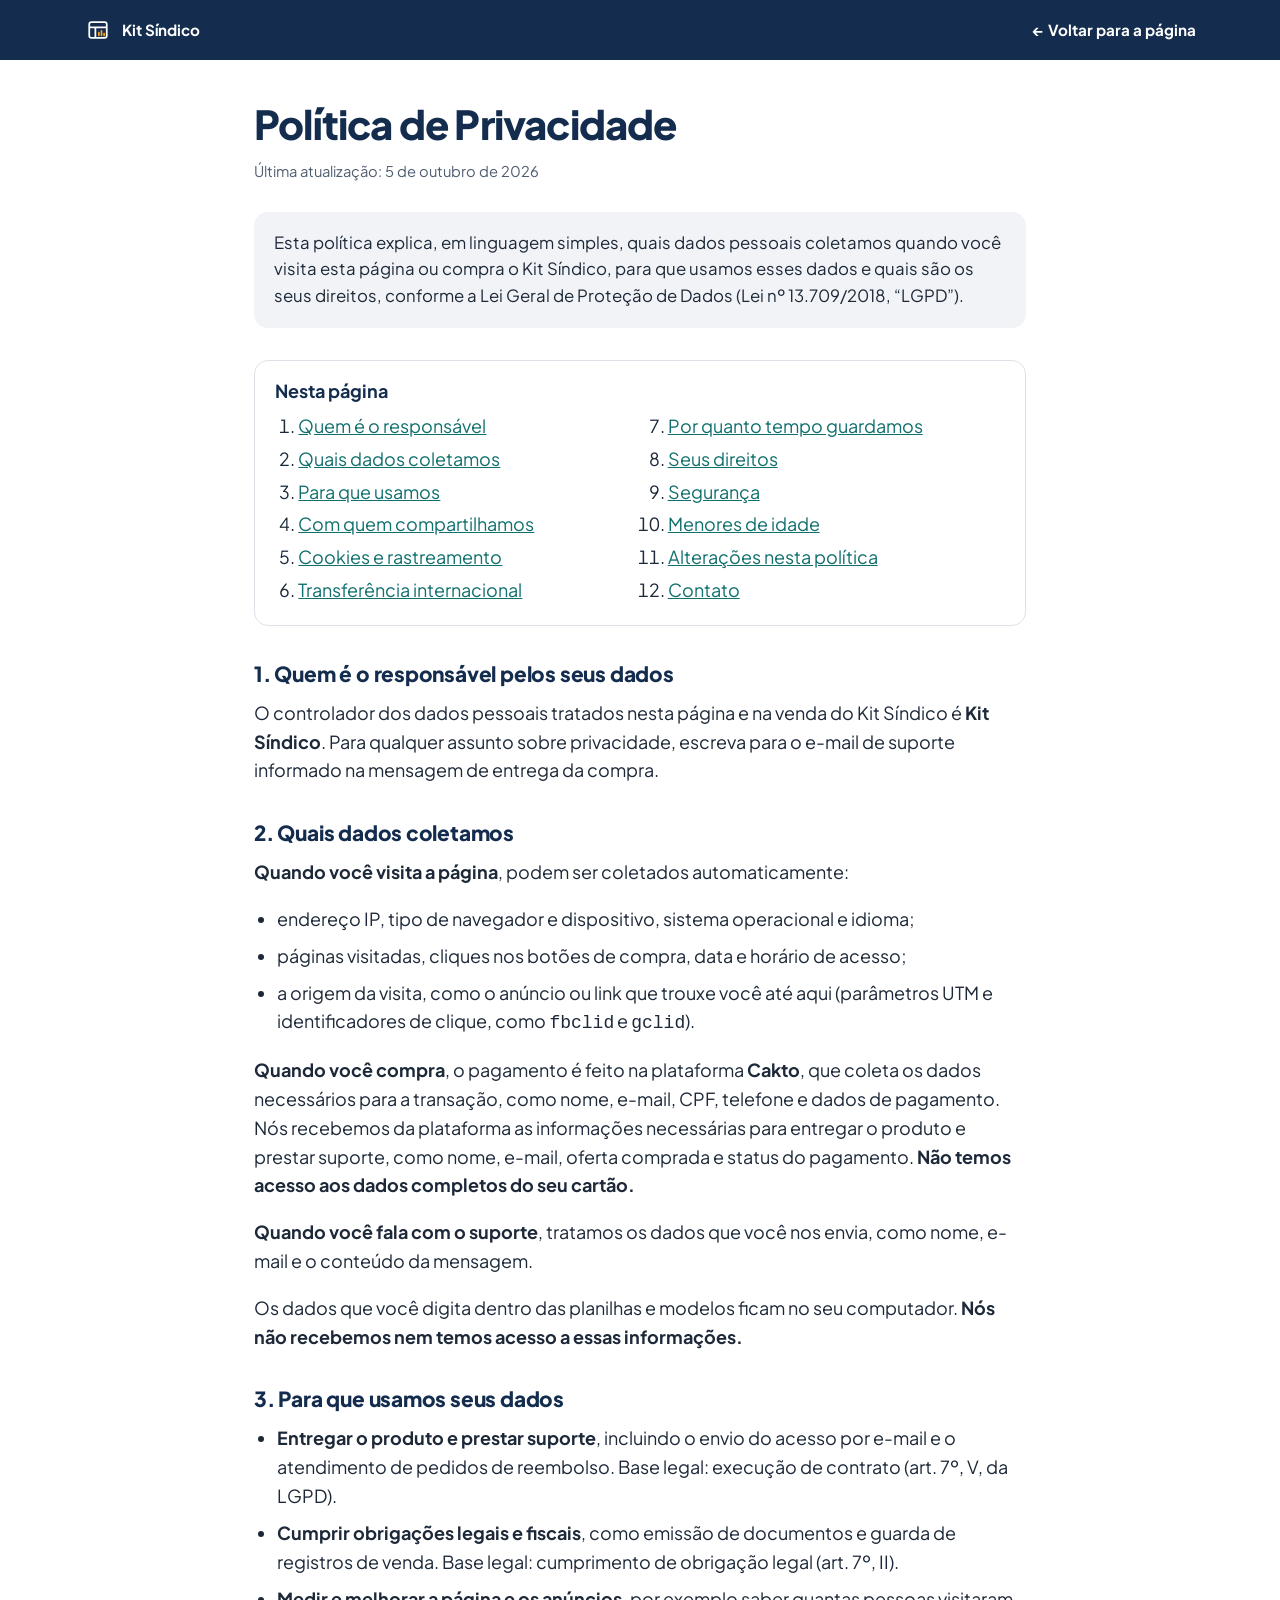
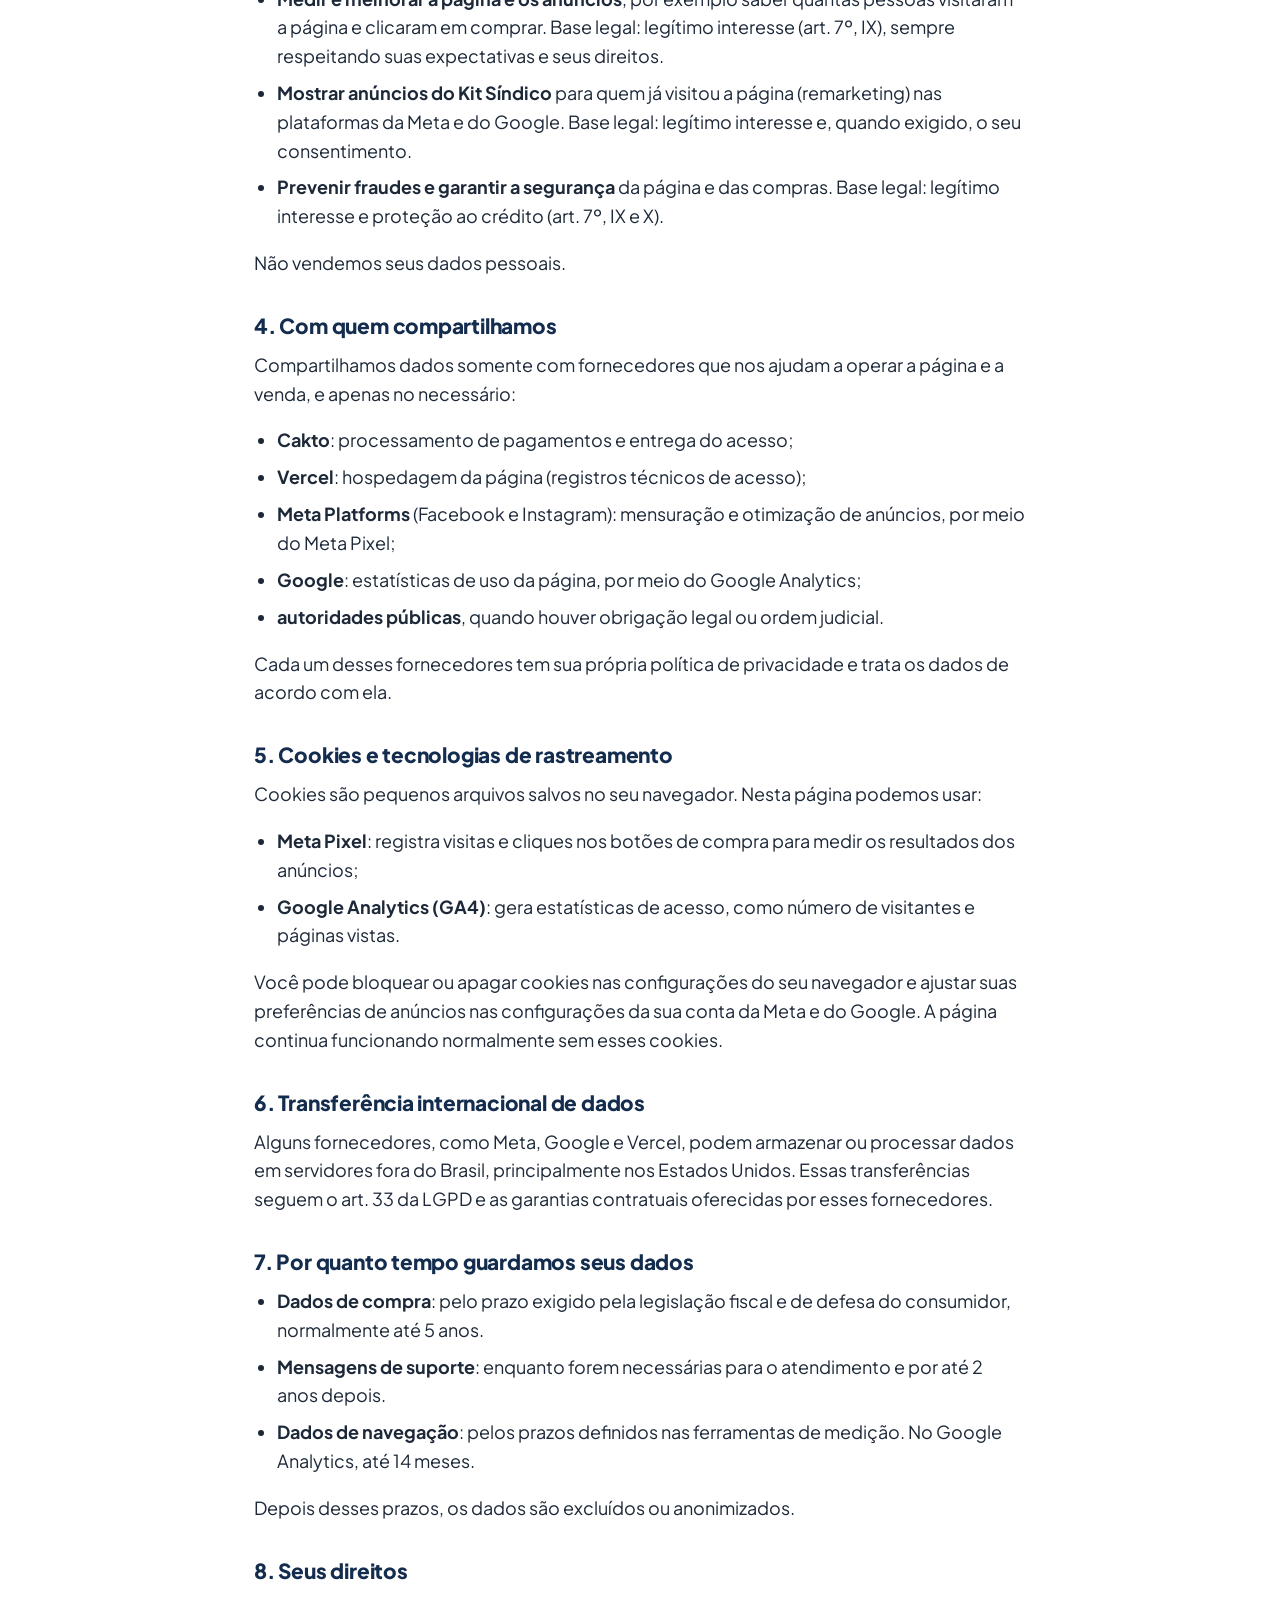
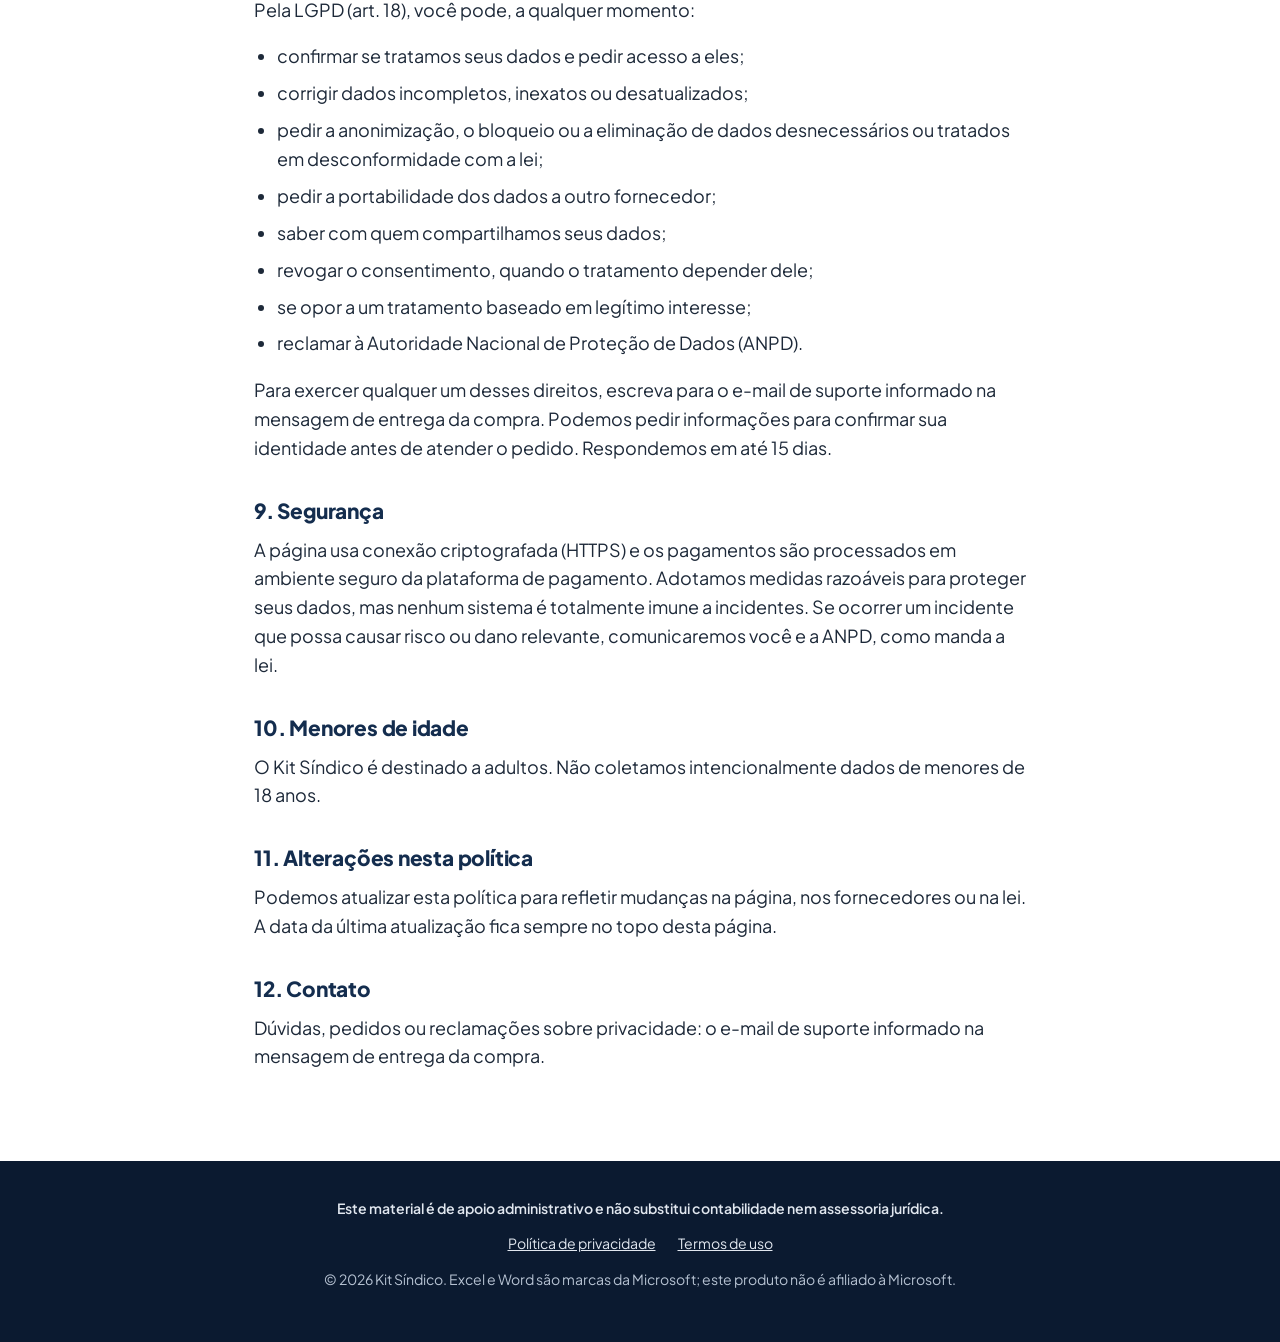
==== privacidade.html @ fc8a1915 "Adiciona páginas de política de privacidade e termos de uso Co-Authored-By: Claude Opus 5.5 <noreply" ====
<!doctype html>
<html lang="pt-BR">
<head>
  <meta charset="utf-8">
  <meta name="viewport" content="width=device-width, initial-scale=1">
  <title>Política de Privacidade — Kit Síndico</title>
  <meta name="description" content="Como o Kit Síndico coleta, usa e protege seus dados pessoais, de acordo com a LGPD.">
  <meta name="theme-color" content="#142D4E">
  <link rel="canonical" href="https://www.kitsindicocompleto.online/privacidade">
  <link rel="icon" href="assets/img/favicon.svg" type="image/svg+xml">
  <link rel="icon" href="assets/img/favicon-32.png" sizes="32x32" type="image/png">
  <link rel="apple-touch-icon" href="assets/img/apple-touch-icon.png">
  <link rel="preconnect" href="https://fonts.googleapis.com">
  <link rel="preconnect" href="https://fonts.gstatic.com" crossorigin>
  <link rel="stylesheet" href="https://fonts.googleapis.com/css2?family=Plus+Jakarta+Sans:wght@400;600;700;800&display=swap">
  <link rel="stylesheet" href="assets/css/styles.css">
  <script src="config.js" defer></script>
  <script src="assets/js/legal.js" defer></script>
</head>
<body>

<a class="skip-link" href="#conteudo">Pular para o conteúdo</a>

<header class="legal-header">
  <div class="container">
    <a class="legal-brand" href="/"><img src="assets/img/favicon.svg" alt="" width="28" height="28">Kit Síndico</a>
    <a href="/">← Voltar para a página</a>
  </div>
</header>

<main id="conteudo" class="legal">
  <div class="container narrow">
    <h1>Política de Privacidade</h1>
    <p class="legal__updated">Última atualização: 5 de outubro de 2026</p>

    <p class="legal__intro">Esta política explica, em linguagem simples, quais dados pessoais coletamos quando você visita esta página ou compra o Kit Síndico, para que usamos esses dados e quais são os seus direitos, conforme a Lei Geral de Proteção de Dados (Lei nº 13.709/2018, “LGPD”).</p>

    <nav class="legal__toc" aria-label="Índice">
      <p>Nesta página</p>
      <ol>
        <li><a href="#quem-somos">Quem é o responsável</a></li>
        <li><a href="#dados">Quais dados coletamos</a></li>
        <li><a href="#finalidades">Para que usamos</a></li>
        <li><a href="#compartilhamento">Com quem compartilhamos</a></li>
        <li><a href="#cookies">Cookies e rastreamento</a></li>
        <li><a href="#internacional">Transferência internacional</a></li>
        <li><a href="#retencao">Por quanto tempo guardamos</a></li>
        <li><a href="#direitos">Seus direitos</a></li>
        <li><a href="#seguranca">Segurança</a></li>
        <li><a href="#menores">Menores de idade</a></li>
        <li><a href="#alteracoes">Alterações nesta política</a></li>
        <li><a href="#contato">Contato</a></li>
      </ol>
    </nav>

    <h2 id="quem-somos">1. Quem é o responsável pelos seus dados</h2>
    <p>O controlador dos dados pessoais tratados nesta página e na venda do Kit Síndico é <strong data-legal-bind="nome">Kit Síndico</strong><span data-legal-bind="documento"></span>. Para qualquer assunto sobre privacidade, escreva para <span data-legal-bind="email">o nosso e-mail</span>.</p>

    <h2 id="dados">2. Quais dados coletamos</h2>
    <p><strong>Quando você visita a página</strong>, podem ser coletados automaticamente:</p>
    <ul>
      <li>endereço IP, tipo de navegador e dispositivo, sistema operacional e idioma;</li>
      <li>páginas visitadas, cliques nos botões de compra, data e horário de acesso;</li>
      <li>a origem da visita, como o anúncio ou link que trouxe você até aqui (parâmetros UTM e identificadores de clique, como <code>fbclid</code> e <code>gclid</code>).</li>
    </ul>
    <p><strong>Quando você compra</strong>, o pagamento é feito na plataforma <strong>Cakto</strong>, que coleta os dados necessários para a transação, como nome, e-mail, CPF, telefone e dados de pagamento. Nós recebemos da plataforma as informações necessárias para entregar o produto e prestar suporte, como nome, e-mail, oferta comprada e status do pagamento. <strong>Não temos acesso aos dados completos do seu cartão.</strong></p>
    <p><strong>Quando você fala com o suporte</strong>, tratamos os dados que você nos envia, como nome, e-mail e o conteúdo da mensagem.</p>
    <p>Os dados que você digita dentro das planilhas e modelos ficam no seu computador. <strong>Nós não recebemos nem temos acesso a essas informações.</strong></p>

    <h2 id="finalidades">3. Para que usamos seus dados</h2>
    <ul>
      <li><strong>Entregar o produto e prestar suporte</strong>, incluindo o envio do acesso por e-mail e o atendimento de pedidos de reembolso. Base legal: execução de contrato (art. 7º, V, da LGPD).</li>
      <li><strong>Cumprir obrigações legais e fiscais</strong>, como emissão de documentos e guarda de registros de venda. Base legal: cumprimento de obrigação legal (art. 7º, II).</li>
      <li><strong>Medir e melhorar a página e os anúncios</strong>, por exemplo saber quantas pessoas visitaram a página e clicaram em comprar. Base legal: legítimo interesse (art. 7º, IX), sempre respeitando suas expectativas e seus direitos.</li>
      <li><strong>Mostrar anúncios do Kit Síndico</strong> para quem já visitou a página (remarketing) nas plataformas da Meta e do Google. Base legal: legítimo interesse e, quando exigido, o seu consentimento.</li>
      <li><strong>Prevenir fraudes e garantir a segurança</strong> da página e das compras. Base legal: legítimo interesse e proteção ao crédito (art. 7º, IX e X).</li>
    </ul>
    <p>Não vendemos seus dados pessoais.</p>

    <h2 id="compartilhamento">4. Com quem compartilhamos</h2>
    <p>Compartilhamos dados somente com fornecedores que nos ajudam a operar a página e a venda, e apenas no necessário:</p>
    <ul>
      <li><strong>Cakto</strong>: processamento de pagamentos e entrega do acesso;</li>
      <li><strong>Vercel</strong>: hospedagem da página (registros técnicos de acesso);</li>
      <li><strong>Meta Platforms</strong> (Facebook e Instagram): mensuração e otimização de anúncios, por meio do Meta Pixel;</li>
      <li><strong>Google</strong>: estatísticas de uso da página, por meio do Google Analytics;</li>
      <li><strong>autoridades públicas</strong>, quando houver obrigação legal ou ordem judicial.</li>
    </ul>
    <p>Cada um desses fornecedores tem sua própria política de privacidade e trata os dados de acordo com ela.</p>

    <h2 id="cookies">5. Cookies e tecnologias de rastreamento</h2>
    <p>Cookies são pequenos arquivos salvos no seu navegador. Nesta página podemos usar:</p>
    <ul>
      <li><strong>Meta Pixel</strong>: registra visitas e cliques nos botões de compra para medir os resultados dos anúncios;</li>
      <li><strong>Google Analytics (GA4)</strong>: gera estatísticas de acesso, como número de visitantes e páginas vistas.</li>
    </ul>
    <p>Você pode bloquear ou apagar cookies nas configurações do seu navegador e ajustar suas preferências de anúncios nas configurações da sua conta da Meta e do Google. A página continua funcionando normalmente sem esses cookies.</p>

    <h2 id="internacional">6. Transferência internacional de dados</h2>
    <p>Alguns fornecedores, como Meta, Google e Vercel, podem armazenar ou processar dados em servidores fora do Brasil, principalmente nos Estados Unidos. Essas transferências seguem o art. 33 da LGPD e as garantias contratuais oferecidas por esses fornecedores.</p>

    <h2 id="retencao">7. Por quanto tempo guardamos seus dados</h2>
    <ul>
      <li><strong>Dados de compra</strong>: pelo prazo exigido pela legislação fiscal e de defesa do consumidor, normalmente até 5 anos.</li>
      <li><strong>Mensagens de suporte</strong>: enquanto forem necessárias para o atendimento e por até 2 anos depois.</li>
      <li><strong>Dados de navegação</strong>: pelos prazos definidos nas ferramentas de medição. No Google Analytics, até 14 meses.</li>
    </ul>
    <p>Depois desses prazos, os dados são excluídos ou anonimizados.</p>

    <h2 id="direitos">8. Seus direitos</h2>
    <p>Pela LGPD (art. 18), você pode, a qualquer momento:</p>
    <ul>
      <li>confirmar se tratamos seus dados e pedir acesso a eles;</li>
      <li>corrigir dados incompletos, inexatos ou desatualizados;</li>
      <li>pedir a anonimização, o bloqueio ou a eliminação de dados desnecessários ou tratados em desconformidade com a lei;</li>
      <li>pedir a portabilidade dos dados a outro fornecedor;</li>
      <li>saber com quem compartilhamos seus dados;</li>
      <li>revogar o consentimento, quando o tratamento depender dele;</li>
      <li>se opor a um tratamento baseado em legítimo interesse;</li>
      <li>reclamar à Autoridade Nacional de Proteção de Dados (ANPD).</li>
    </ul>
    <p>Para exercer qualquer um desses direitos, escreva para <span data-legal-bind="email">o nosso e-mail</span>. Podemos pedir informações para confirmar sua identidade antes de atender o pedido. Respondemos em até 15 dias.</p>

    <h2 id="seguranca">9. Segurança</h2>
    <p>A página usa conexão criptografada (HTTPS) e os pagamentos são processados em ambiente seguro da plataforma de pagamento. Adotamos medidas razoáveis para proteger seus dados, mas nenhum sistema é totalmente imune a incidentes. Se ocorrer um incidente que possa causar risco ou dano relevante, comunicaremos você e a ANPD, como manda a lei.</p>

    <h2 id="menores">10. Menores de idade</h2>
    <p>O Kit Síndico é destinado a adultos. Não coletamos intencionalmente dados de menores de 18 anos.</p>

    <h2 id="alteracoes">11. Alterações nesta política</h2>
    <p>Podemos atualizar esta política para refletir mudanças na página, nos fornecedores ou na lei. A data da última atualização fica sempre no topo desta página.</p>

    <h2 id="contato">12. Contato</h2>
    <p>Dúvidas, pedidos ou reclamações sobre privacidade: <span data-legal-bind="email">e-mail de suporte</span>.</p>
  </div>
</main>

<footer class="footer">
  <div class="container">
    <p class="footer__disclaimer">Este material é de apoio administrativo e não substitui contabilidade nem assessoria jurídica.</p>
    <nav class="footer__links" aria-label="Links legais">
      <a href="/privacidade" aria-current="page">Política de privacidade</a>
      <a href="/termos">Termos de uso</a>
    </nav>
    <p class="footer__copy">© <span id="ano">2026</span> Kit Síndico. Excel e Word são marcas da Microsoft; este produto não é afiliado à Microsoft.</p>
  </div>
</footer>

</body>
</html>
---- assets/css/styles.css ----
/* =========================================================
   Kit Síndico — página de vendas
   Mobile-first. Tokens no :root.
   ========================================================= */
:root {
  --teal: #168A87;        /* principal (decorativo / textos grandes) */
  --teal-700: #10706D;    /* verde para texto pequeno (AA em branco) */
  --teal-50: #E6F4F3;
  --navy: #142D4E;        /* títulos e fundos de destaque */
  --navy-800: #0F2340;
  --gray: #F1F3F6;
  --line: #DDE2E9;
  --text: #1D2939;
  --muted: #4F5D70;
  --off: #6B7584;         /* "não incluído" (AA em branco) */
  --cta: #F5A524;         /* âmbar: texto navy sobre âmbar ≈ 6,8:1 */
  --cta-hover: #FFB83D;
  --red: #B42318;
  --red-50: #FDECEA;
  --amber-50: #FFF4DE;
  --amber-ink: #8A5300;
  --white: #fff;

  --radius: 14px;
  --radius-lg: 20px;
  --shadow: 0 1px 2px rgba(20,45,78,.06), 0 8px 24px rgba(20,45,78,.08);
  --shadow-lg: 0 2px 4px rgba(20,45,78,.06), 0 24px 48px rgba(20,45,78,.16);
  --font: "Plus Jakarta Sans", system-ui, -apple-system, "Segoe UI", Roboto, Arial, sans-serif;
  --gutter: 16px;
  --sticky-h: 0px;
}

*, *::before, *::after { box-sizing: border-box; }
html { -webkit-text-size-adjust: 100%; scroll-behavior: smooth; }
body {
  margin: 0;
  font-family: var(--font);
  font-size: 17px;
  line-height: 1.6;
  color: var(--text);
  background: var(--white);
  overflow-x: hidden;
  padding-bottom: var(--sticky-h);
}
img { max-width: 100%; height: auto; display: block; }
h1, h2, h3 { color: var(--navy); line-height: 1.2; margin: 0 0 .5em; letter-spacing: -.01em; }
h1 { font-size: clamp(1.85rem, 6.6vw, 3.1rem); font-weight: 800; letter-spacing: -.02em; }
h2 { font-size: clamp(1.55rem, 5.2vw, 2.35rem); font-weight: 800; }
h3 { font-size: 1.15rem; font-weight: 700; }
h1, h2, .turn__big { text-wrap: balance; }
p { margin: 0 0 1em; }
a { color: var(--teal-700); }
strong { font-weight: 700; }
ul { padding: 0; margin: 0; list-style: none; }

:focus-visible { outline: 3px solid var(--cta); outline-offset: 3px; border-radius: 6px; }
.section--navy :focus-visible, .footer :focus-visible { outline-color: #fff; }

.skip-link {
  position: absolute; left: 8px; top: -60px; z-index: 100;
  background: var(--navy); color: #fff; padding: 10px 14px; border-radius: 8px; text-decoration: none;
}
.skip-link:focus { top: 8px; }

.ic { width: 1.1em; height: 1.1em; flex: none; vertical-align: -0.18em; }
.container { width: 100%; max-width: 1160px; margin: 0 auto; padding: 0 var(--gutter); }
.narrow { max-width: 820px; }
.center { text-align: center; }
.br-d { display: none; }

/* ---------- Botões ---------- */
.btn {
  display: inline-flex; align-items: center; justify-content: center; gap: .5em;
  min-height: 52px; padding: 14px 24px;
  font: inherit; font-weight: 800; font-size: 1.05rem; line-height: 1.2; text-align: center;
  text-decoration: none; border-radius: 12px; border: 2px solid transparent; cursor: pointer;
  transition: transform .15s ease, background-color .15s ease, box-shadow .15s ease;
}
.btn--cta { background: var(--cta); color: var(--navy); box-shadow: 0 6px 18px rgba(245,165,36,.35); }
.btn--cta:hover { background: var(--cta-hover); transform: translateY(-1px); }
.btn--outline { background: #fff; color: var(--navy); border-color: var(--navy); }
.btn--outline:hover { background: var(--gray); }
.btn--lg { min-height: 60px; font-size: 1.12rem; padding: 16px 28px; }
.btn--block { display: flex; width: 100%; }

/* ---------- Topbar ---------- */
.topbar { background: var(--navy); color: #fff; font-size: .82rem; font-weight: 600; text-align: center; }
.topbar p { margin: 0; padding: 8px var(--gutter); }
.topbar .ic { color: var(--cta); }

/* ---------- Seções ---------- */
.section { padding: 64px 0; }
.section--gray { background: var(--gray); }
.section--navy { background: var(--navy); color: #E7EDF5; }
.section--navy h2, .section--navy h3 { color: #fff; }
.section-head { max-width: 760px; margin: 0 auto 36px; text-align: center; }
.eyebrow {
  display: inline-block; margin: 0 0 12px; font-size: .8rem; font-weight: 800;
  letter-spacing: .08em; text-transform: uppercase; color: var(--teal-700);
}
.eyebrow--light { color: var(--cta); }
.lead { font-size: 1.08rem; color: var(--muted); }
.section--navy .lead { color: #D3DCE8; }

/* ---------- Hero ---------- */
.hero { padding: 36px 0 56px; background: linear-gradient(180deg, #fff 0%, var(--teal-50) 100%); }
.hero__grid { display: grid; gap: 36px; align-items: center; }
.hero__text .hl { color: var(--teal-700); }
.hero__sub { font-size: 1.08rem; color: var(--muted); margin-bottom: 24px; }
.hero__sub strong { color: var(--navy); }
.hero .btn { width: 100%; }
.microcopy { margin: 12px 0 0; font-size: .86rem; color: var(--muted); text-align: center; }

.device {
  background: #fff; border-radius: var(--radius-lg); box-shadow: var(--shadow-lg);
  border: 1px solid var(--line); overflow: hidden;
}
.device__bar { display: flex; gap: 6px; padding: 10px 12px; background: var(--gray); border-bottom: 1px solid var(--line); }
.device__bar i { width: 10px; height: 10px; border-radius: 50%; background: #C9D1DC; }
.device img { width: 100%; }

/* ---------- Dor ---------- */
.pain-list { display: grid; gap: 14px; margin: 28px 0 36px; }
.pain-list li {
  display: flex; gap: 14px; align-items: flex-start; background: #fff; padding: 18px;
  border-radius: var(--radius); box-shadow: var(--shadow);
}
.pain-list p { margin: 0; }
.pain-ic {
  flex: none; display: grid; place-items: center; width: 44px; height: 44px; border-radius: 12px;
  background: var(--red-50); color: var(--red);
}
.pain-ic svg { width: 24px; height: 24px; }
.turn { background: var(--navy); color: #E7EDF5; border-radius: var(--radius-lg); padding: 28px 22px; text-align: center; }
.turn__big { font-size: clamp(1.35rem, 4.8vw, 1.9rem); font-weight: 800; color: #fff; line-height: 1.25; }
.turn p:last-child { margin: 0; }

/* ---------- Mecanismo ---------- */
.steps { list-style: none; padding: 0; margin: 0 0 32px; display: grid; gap: 14px; counter-reset: s; }
.step { display: flex; gap: 16px; align-items: flex-start; padding: 20px; border: 1px solid var(--line); border-radius: var(--radius); background: #fff; }
.step h3 { margin-bottom: .25em; }
.step p { margin: 0; color: var(--muted); }
.step__n {
  flex: none; display: grid; place-items: center; width: 44px; height: 44px; border-radius: 50%;
  background: var(--teal); color: #fff; font-weight: 800; font-size: 1.2rem;
}

.flow {
  display: grid; gap: 14px; align-items: center; padding: 20px; margin-bottom: 32px;
  background: var(--gray); border-radius: var(--radius-lg);
}
.flow__tabs { display: flex; flex-wrap: wrap; gap: 8px; justify-content: center; }
.flow__tabs span {
  background: #fff; border: 1px solid var(--line); border-radius: 8px; padding: 6px 12px;
  font-size: .9rem; font-weight: 600; color: var(--navy);
}
.flow__arrow { display: grid; place-items: center; color: var(--teal); }
.flow__arrow svg { width: 32px; height: 32px; transform: rotate(90deg); }
.flow__panel { background: #fff; border-radius: var(--radius); box-shadow: var(--shadow); padding: 18px; border-top: 5px solid var(--teal); }
.flow__title { font-weight: 800; color: var(--navy); margin-bottom: 10px; }
.flow__panel li { display: flex; align-items: center; gap: 10px; padding: 7px 0; border-top: 1px solid var(--gray); font-size: .95rem; }
.tag { flex: none; min-width: 74px; text-align: center; font-size: .72rem; font-weight: 800; text-transform: uppercase; letter-spacing: .04em; padding: 3px 8px; border-radius: 6px; }
.tag--red { background: var(--red-50); color: var(--red); }
.tag--amber { background: var(--amber-50); color: var(--amber-ink); }
.tag--teal { background: var(--teal-50); color: var(--teal-700); }

.ease { display: grid; gap: 12px; grid-template-columns: 1fr; }
@media (min-width: 420px) { .ease { grid-template-columns: 1fr 1fr; } }
.ease li { display: flex; gap: 10px; align-items: flex-start; padding: 14px; border-radius: var(--radius); background: var(--teal-50); }
.ease .ic { width: 24px; height: 24px; color: var(--teal-700); margin-top: 2px; }
.ease strong { display: block; color: var(--navy); line-height: 1.3; }
.ease span { display: block; font-size: .88rem; color: var(--muted); line-height: 1.4; margin-top: 2px; }

/* ---------- Cards do kit ---------- */
.cards { display: grid; gap: 14px; }
.card { background: #fff; border-radius: var(--radius); padding: 22px; box-shadow: var(--shadow); }
.card p { margin: 0; color: var(--muted); }
.card__ic { display: grid; place-items: center; width: 44px; height: 44px; border-radius: 12px; background: var(--teal-50); color: var(--teal-700); margin-bottom: 12px; }
.card__ic svg { width: 24px; height: 24px; }
.card--wide { border-top: 5px solid var(--teal); }
.card--wide h3 { font-size: 1.3rem; }

.checks li { display: flex; gap: 10px; padding: 5px 0; }
.checks .ic { color: var(--teal-700); margin-top: .3em; }
.checks--light .ic { color: var(--cta); }

.gallery-title { text-align: center; margin: 48px 0 18px; font-size: 1.35rem; }
.gallery {
  display: grid; grid-auto-flow: column; grid-auto-columns: 82%; gap: 14px;
  overflow-x: auto; scroll-snap-type: x mandatory; padding: 4px 4px 14px; margin: 0 -4px 28px;
  -webkit-overflow-scrolling: touch;
}
.gallery figure { margin: 0; scroll-snap-align: start; background: #fff; border-radius: var(--radius); overflow: hidden; box-shadow: var(--shadow); }
.gallery figcaption { padding: 10px 14px; font-weight: 700; font-size: .92rem; color: var(--navy); }

/* ---------- Para quem ---------- */
.fit { display: grid; gap: 16px; }
.fit__col { border-radius: var(--radius-lg); padding: 24px 20px; }
.fit__col h3 { font-size: 1.25rem; }
.fit__col li { display: flex; gap: 10px; padding: 7px 0; }
.fit__col .ic { margin-top: .3em; }
.fit__col--yes { background: var(--teal-50); }
.fit__col--yes .ic { color: var(--teal-700); }
.fit__col--no { background: var(--gray); }
.fit__col--no .ic { color: var(--off); }

/* ---------- Bônus ---------- */
.bonus-list { display: grid; gap: 18px; margin-bottom: 32px; }
.bonus { background: var(--navy-800); border: 1px solid rgba(255,255,255,.12); border-radius: var(--radius-lg); padding: 24px 20px; }
.bonus__head { display: flex; gap: 14px; align-items: center; margin-bottom: 14px; }
.bonus__head h3 { margin: 0; font-size: 1.25rem; }
.bonus__ic { flex: none; display: grid; place-items: center; width: 56px; height: 56px; border-radius: 14px; background: var(--teal); color: #fff; }
.bonus__ic svg { width: 30px; height: 30px; }
.bonus__tag { margin: 0 0 4px; font-size: .75rem; font-weight: 800; letter-spacing: .06em; text-transform: uppercase; color: var(--cta); }
.bonus__problem { background: rgba(255,255,255,.06); border-left: 4px solid var(--cta); padding: 12px 14px; border-radius: 0 10px 10px 0; color: #E7EDF5; }
.bonus__problem strong { color: #fff; }

/* ---------- Ofertas ---------- */
.urgency { max-width: 640px; margin: -12px auto 24px; text-align: center; font-weight: 700; color: var(--amber-ink); background: var(--amber-50); padding: 10px 16px; border-radius: 10px; }
.offers { display: grid; gap: 20px; align-items: start; max-width: 1000px; margin: 0 auto; }
.offer { position: relative; background: #fff; border-radius: var(--radius-lg); padding: 28px 20px 22px; border: 2px solid var(--line); }
.offer--main { border: 3px solid var(--teal); box-shadow: var(--shadow-lg); padding-top: 36px; }
.offer__badge {
  position: absolute; top: -16px; left: 50%; transform: translateX(-50%); white-space: nowrap;
  background: var(--teal-700); color: #fff; font-weight: 800; font-size: .82rem; letter-spacing: .06em; text-transform: uppercase;
  padding: 6px 16px; border-radius: 999px; margin: 0;
}
.offer__name { font-size: 1.45rem; margin-bottom: .2em; }
.offer__desc { color: var(--muted); margin-bottom: 12px; }
.offer__price { display: flex; align-items: baseline; flex-wrap: wrap; gap: 4px; margin-bottom: 8px; color: var(--navy); }
.offer__old { width: 100%; color: var(--off); font-size: .95rem; }
.offer__cur { font-size: 1.3rem; font-weight: 700; }
.offer__val { font-size: 3.4rem; font-weight: 800; line-height: 1; letter-spacing: -.03em; }
.offer--alt .offer__val { font-size: 2.6rem; }
.offer__once { margin-left: 6px; font-size: .9rem; color: var(--muted); font-weight: 600; }
.offer__contrast {
  display: flex; gap: 8px; align-items: flex-start; background: var(--amber-50); color: #5C3A00;
  padding: 10px 12px; border-radius: 10px; font-weight: 700; font-size: .95rem;
}
.offer__contrast .ic { color: var(--amber-ink); margin-top: .2em; }
.offer__list { margin: 14px 0 20px; }
.offer__list li { display: flex; gap: 10px; padding: 7px 0; border-top: 1px solid var(--gray); font-size: .98rem; line-height: 1.45; }
.offer__list .ic { margin-top: .2em; }
.ic.ok { color: var(--teal-700); }
.ic.no { color: var(--off); }
.offer__list li.is-bonus { background: var(--teal-50); margin: 0 -10px; padding: 8px 10px; border-top-color: #fff; border-radius: 8px; }
.offer__list li.is-out { color: var(--off); }
.offer__list li.is-out .ic { color: var(--off); }
.offer__list em { font-style: normal; font-weight: 700; font-size: .85em; white-space: nowrap; }
.offer__fine { margin: 12px 0 0; text-align: center; font-size: .82rem; color: var(--muted); }

.compare { max-width: 820px; margin: 40px auto 0; overflow-x: auto; }
.compare table { width: 100%; border-collapse: separate; border-spacing: 0; background: #fff; border-radius: var(--radius); box-shadow: var(--shadow); font-size: .95rem; }
.compare caption { font-weight: 800; color: var(--navy); font-size: 1.15rem; padding-bottom: 12px; text-align: left; }
.compare th, .compare td { padding: 12px 10px; border-bottom: 1px solid var(--gray); text-align: center; }
.compare thead th { background: var(--navy); color: #fff; font-size: .85rem; }
.compare thead th:first-child { border-top-left-radius: var(--radius); }
.compare thead th:last-child { border-top-right-radius: var(--radius); background: var(--teal-700); }
.compare tbody th, .compare thead th:first-child { text-align: left; font-weight: 600; }
.compare td.col-main { background: var(--teal-50); }
.compare .ic { width: 22px; height: 22px; }
.compare .row-price th, .compare .row-price td { font-weight: 800; color: var(--navy); border-bottom: 0; }
.offer-guarantee { max-width: 680px; margin: 24px auto 0; text-align: center; color: var(--muted); }
.offer-guarantee .ic { color: var(--teal-700); }

/* ---------- Garantia ---------- */
.guarantee { display: grid; gap: 24px; justify-items: center; text-align: center; max-width: 900px; }
.seal { width: 170px; height: 170px; filter: drop-shadow(0 10px 20px rgba(20,45,78,.2)); }
.guarantee p { color: var(--muted); }

/* ---------- Depoimentos ---------- */
.testimonials { display: grid; gap: 16px; }
.testimonial { background: #fff; border-radius: var(--radius); padding: 22px; box-shadow: var(--shadow); margin: 0; }
.testimonial blockquote { margin: 0 0 14px; font-size: 1.02rem; }
.testimonial figcaption { display: flex; gap: 12px; align-items: center; font-size: .9rem; color: var(--muted); }
.testimonial figcaption strong { display: block; color: var(--navy); }
.testimonial img { width: 48px; height: 48px; border-radius: 50%; object-fit: cover; }

/* ---------- Autor ---------- */
.author { display: grid; gap: 20px; justify-items: center; text-align: center; }
.author img { width: 140px; height: 140px; border-radius: 50%; object-fit: cover; box-shadow: var(--shadow); }

/* ---------- FAQ ---------- */
.faq details { background: #fff; border-radius: var(--radius); margin-bottom: 10px; box-shadow: var(--shadow); }
.faq summary {
  list-style: none; cursor: pointer; display: flex; justify-content: space-between; align-items: center; gap: 12px;
  padding: 18px 20px; font-weight: 700; color: var(--navy); border-radius: var(--radius);
}
.faq summary::-webkit-details-marker { display: none; }
.faq summary::after {
  content: ""; flex: none; width: 22px; height: 22px;
  background: no-repeat center/22px url("data:image/svg+xml,%3Csvg xmlns='http://www.w3.org/2000/svg' viewBox='0 0 24 24'%3E%3Cpath fill='none' stroke='%2310706D' stroke-width='2.4' stroke-linecap='round' stroke-linejoin='round' d='M6 9l6 6 6-6'/%3E%3C/svg%3E");
  transition: transform .2s ease;
}
.faq details[open] summary::after { transform: rotate(180deg); }
.faq__a { padding: 0 20px 18px; color: var(--muted); }
.faq__a p { margin: 0; }

/* ---------- CTA final ---------- */
.final h2 { margin-bottom: 24px; }
.recap { display: grid; gap: 10px; max-width: 560px; margin: 0 auto 28px; text-align: left; }
.recap li { display: flex; gap: 10px; font-size: 1.05rem; }
.recap .ic { color: var(--cta); margin-top: .3em; }
.final .btn { width: 100%; max-width: 480px; }
.final__alt { margin: 18px 0 0; font-size: .92rem; }
.final__alt a { color: #C8D3E1; }
.final__alt a:hover { color: #fff; }

/* ---------- Rodapé ---------- */
.footer { background: #0B1A30; color: #B6C2D2; padding: 36px 0 40px; font-size: .88rem; text-align: center; }
.footer p { margin: 0 0 12px; }
.footer__disclaimer { color: #E1E7EF; font-weight: 600; }
.footer__links { display: flex; flex-wrap: wrap; justify-content: center; gap: 8px 22px; margin-bottom: 14px; }
.footer__links a { color: #E1E7EF; }

/* ---------- CTA fixo mobile ---------- */
.sticky-cta {
  position: fixed; left: 0; right: 0; bottom: 0; z-index: 50;
  padding: 10px var(--gutter) calc(10px + env(safe-area-inset-bottom));
  background: rgba(255,255,255,.97); border-top: 1px solid var(--line); box-shadow: 0 -6px 20px rgba(20,45,78,.12);
  transform: translateY(110%); transition: transform .25s ease; visibility: hidden;
}
.sticky-cta.is-visible { transform: translateY(0); visibility: visible; }
.sticky-cta .btn { min-height: 52px; }

/* ---------- Animações ---------- */
@media (prefers-reduced-motion: no-preference) {
  .js .reveal { opacity: 0; transform: translateY(18px); transition: opacity .55s ease, transform .55s ease; }
  .js .reveal.is-visible { opacity: 1; transform: none; }
}
@media (prefers-reduced-motion: reduce) {
  html { scroll-behavior: auto; }
  *, *::before, *::after { transition: none !important; animation: none !important; }
}

/* =========================================================
   Tablet (≥ 640px)
   ========================================================= */
@media (min-width: 640px) {
  :root { --gutter: 24px; }
  .hero .btn { width: auto; }
  .microcopy { text-align: left; }
  .cards { grid-template-columns: 1fr 1fr; }
  .card--wide { grid-column: 1 / -1; }
  .ease { grid-template-columns: repeat(4, 1fr); }
  .gallery { grid-auto-columns: 46%; }
  .fit { grid-template-columns: 1fr 1fr; }
  .testimonials { grid-template-columns: repeat(2, 1fr); }
  .compare th, .compare td { padding: 14px 16px; }
}

/* =========================================================
   Desktop (≥ 960px)
   ========================================================= */
@media (min-width: 960px) {
  body { font-size: 18px; }
  .section { padding: 96px 0; }
  .br-d { display: inline; }
  .hero { padding: 64px 0 88px; }
  .hero__grid { grid-template-columns: 1.02fr 1fr; gap: 56px; }
  .steps { grid-template-columns: repeat(3, 1fr); }
  .flow { grid-template-columns: 1fr auto 1.1fr; padding: 28px; }
  .flow__arrow svg { transform: none; }
  .flow__tabs { justify-content: flex-start; }
  .cards { grid-template-columns: repeat(3, 1fr); }
  .card--wide { grid-column: 1 / -1; }
  .card--wide .checks { columns: 2; column-gap: 32px; }
  .card--wide .checks li { break-inside: avoid; }
  .gallery { grid-auto-flow: row; grid-template-columns: repeat(3, 1fr); grid-auto-columns: auto; overflow: visible; margin: 0 0 32px; padding: 0; }
  .bonus-list { grid-template-columns: repeat(3, 1fr); }
  .offers { grid-template-columns: 1.12fr .88fr; gap: 28px; }
  .offer { padding: 32px 30px 26px; }
  .offer--main { padding-top: 42px; }
  .offer--alt { margin-top: 28px; }
  .guarantee { grid-template-columns: auto 1fr; text-align: left; justify-items: start; gap: 40px; }
  .seal { width: 200px; height: 200px; }
  .author { grid-template-columns: auto 1fr; text-align: left; justify-items: start; }
  .testimonials { grid-template-columns: repeat(3, 1fr); }
  .sticky-cta { display: none; }
  body { padding-bottom: 0; }
}

/* =========================================================
   Páginas legais (privacidade / termos)
   ========================================================= */
.legal-header { background: var(--navy); }
.legal-header .container { display: flex; align-items: center; justify-content: space-between; gap: 16px; min-height: 60px; }
.legal-header a { color: #fff; font-weight: 700; text-decoration: none; font-size: .95rem; }
.legal-header a:hover { text-decoration: underline; }
.legal-brand { display: inline-flex; align-items: center; gap: 10px; }
.legal-brand img { width: 28px; height: 28px; }
.legal { padding: 40px 0 72px; }
.legal h1 { font-size: clamp(1.8rem, 5.5vw, 2.5rem); margin-bottom: .3em; }
.legal__updated { color: var(--muted); font-size: .92rem; margin-bottom: 28px; }
.legal__intro { font-size: 1.05rem; background: var(--gray); border-radius: var(--radius); padding: 18px 20px; margin-bottom: 32px; }
.legal h2 { font-size: 1.3rem; margin: 36px 0 12px; }
.legal ul { list-style: disc; padding-left: 1.3em; margin: 0 0 1em; }
.legal li { margin-bottom: .45em; }
.legal__toc { border: 1px solid var(--line); border-radius: var(--radius); padding: 16px 20px; margin-bottom: 8px; }
.legal__toc p { font-weight: 700; color: var(--navy); margin-bottom: 6px; }
.legal__toc ol { margin: 0; padding-left: 1.3em; columns: 1; }
.legal__toc li { margin-bottom: 4px; }
@media (min-width: 640px) { .legal__toc ol { columns: 2; column-gap: 32px; } }
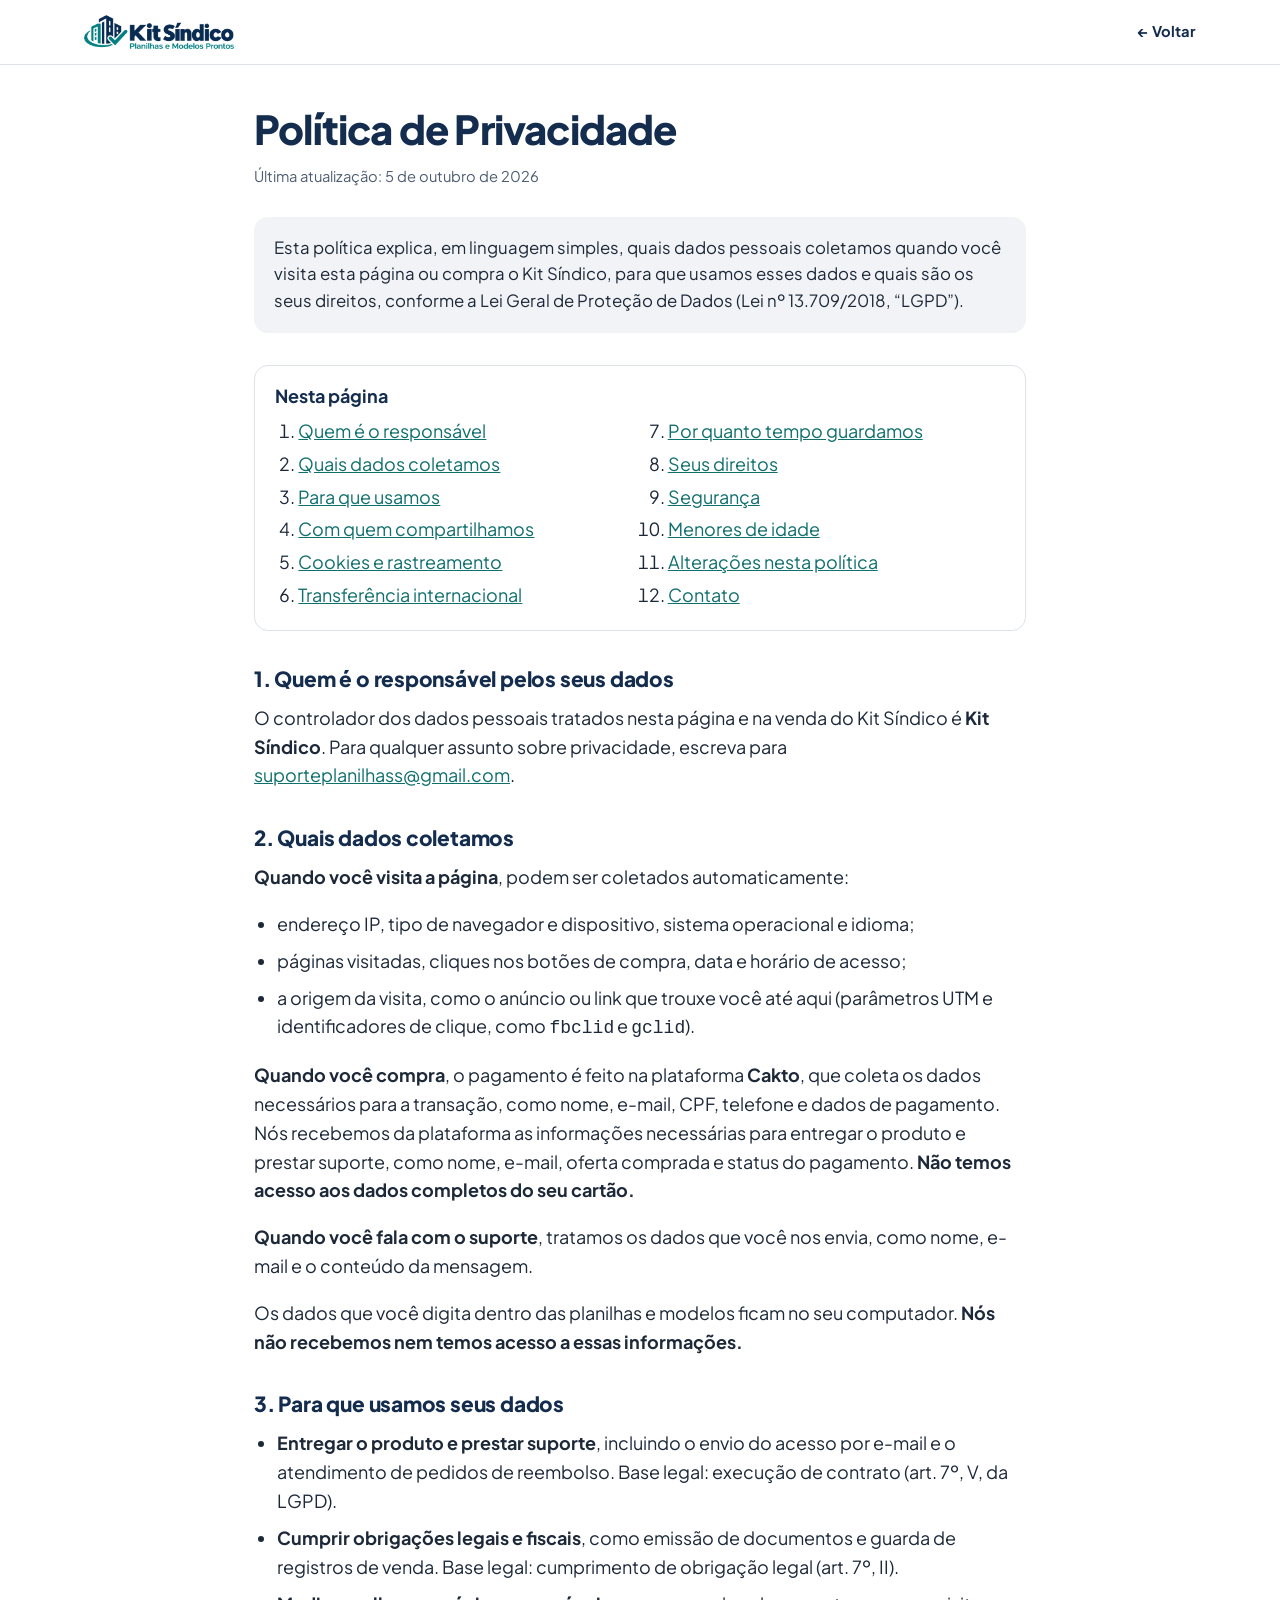
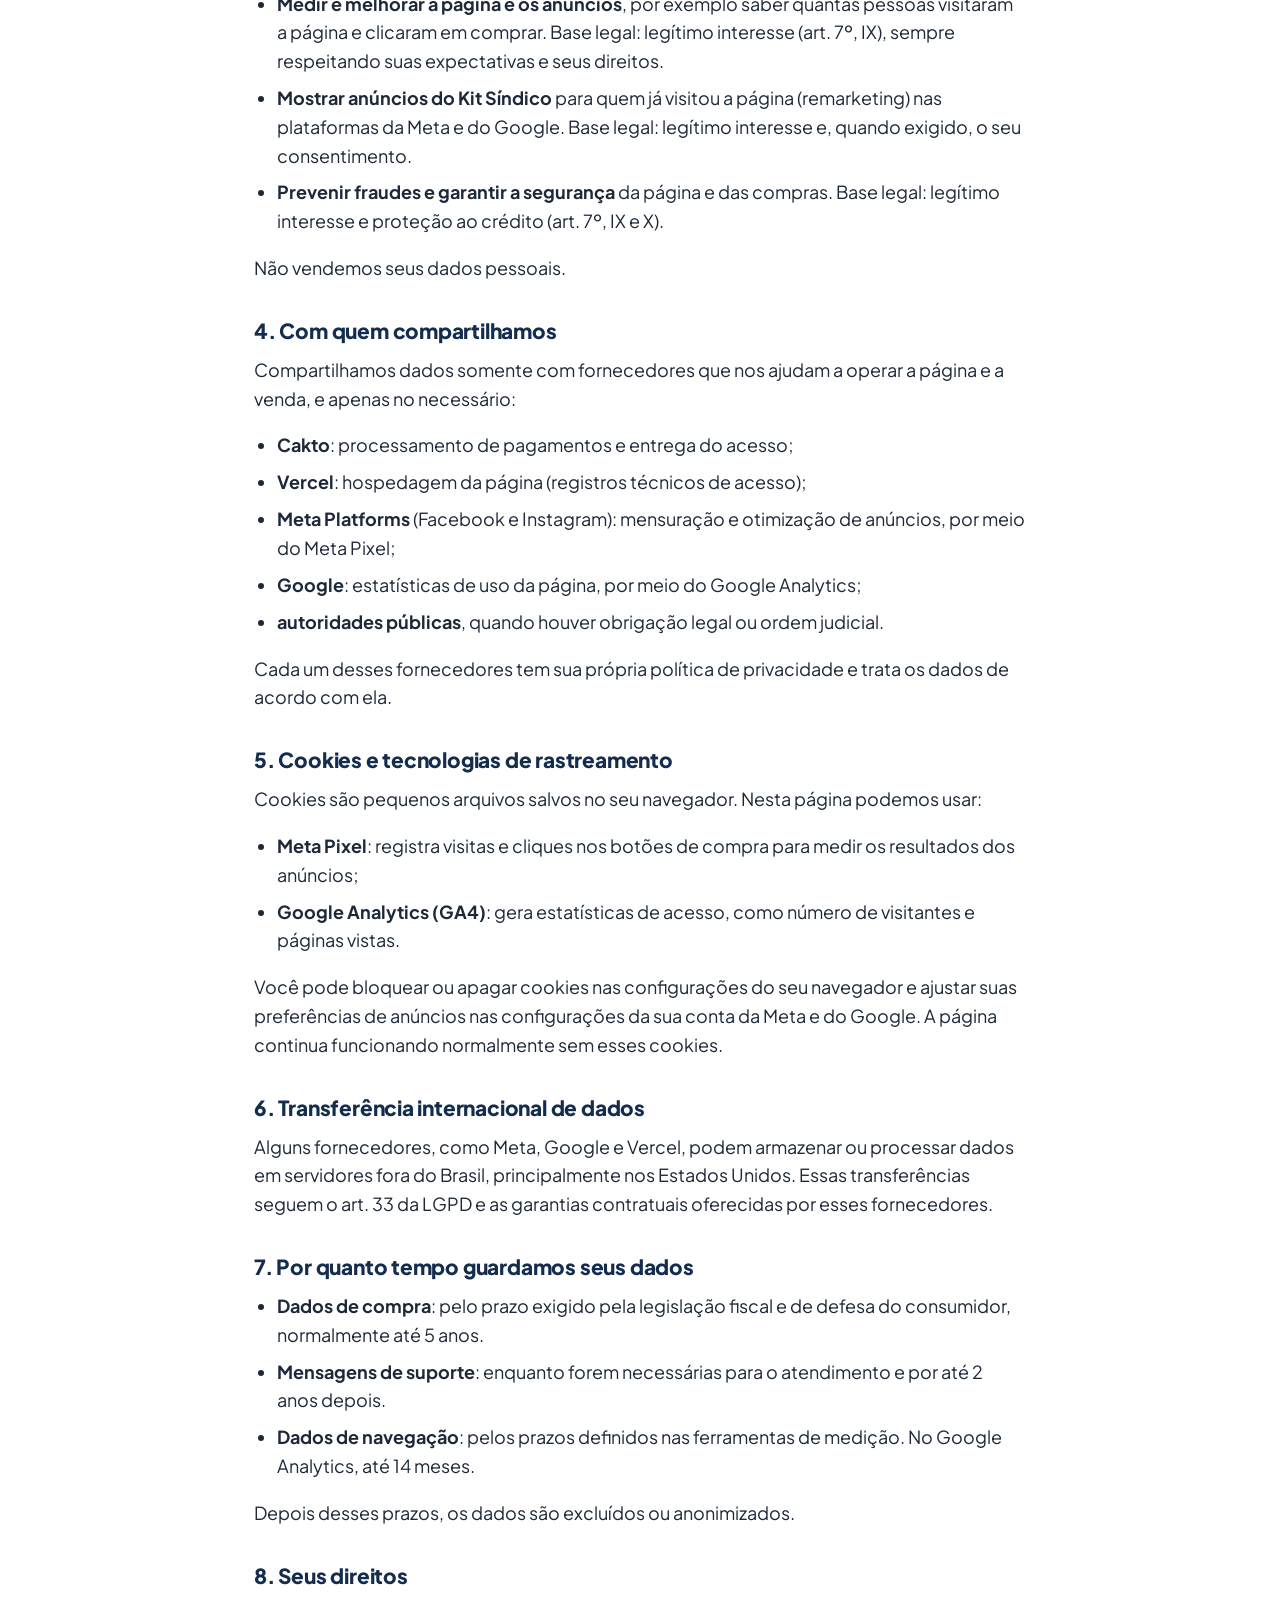
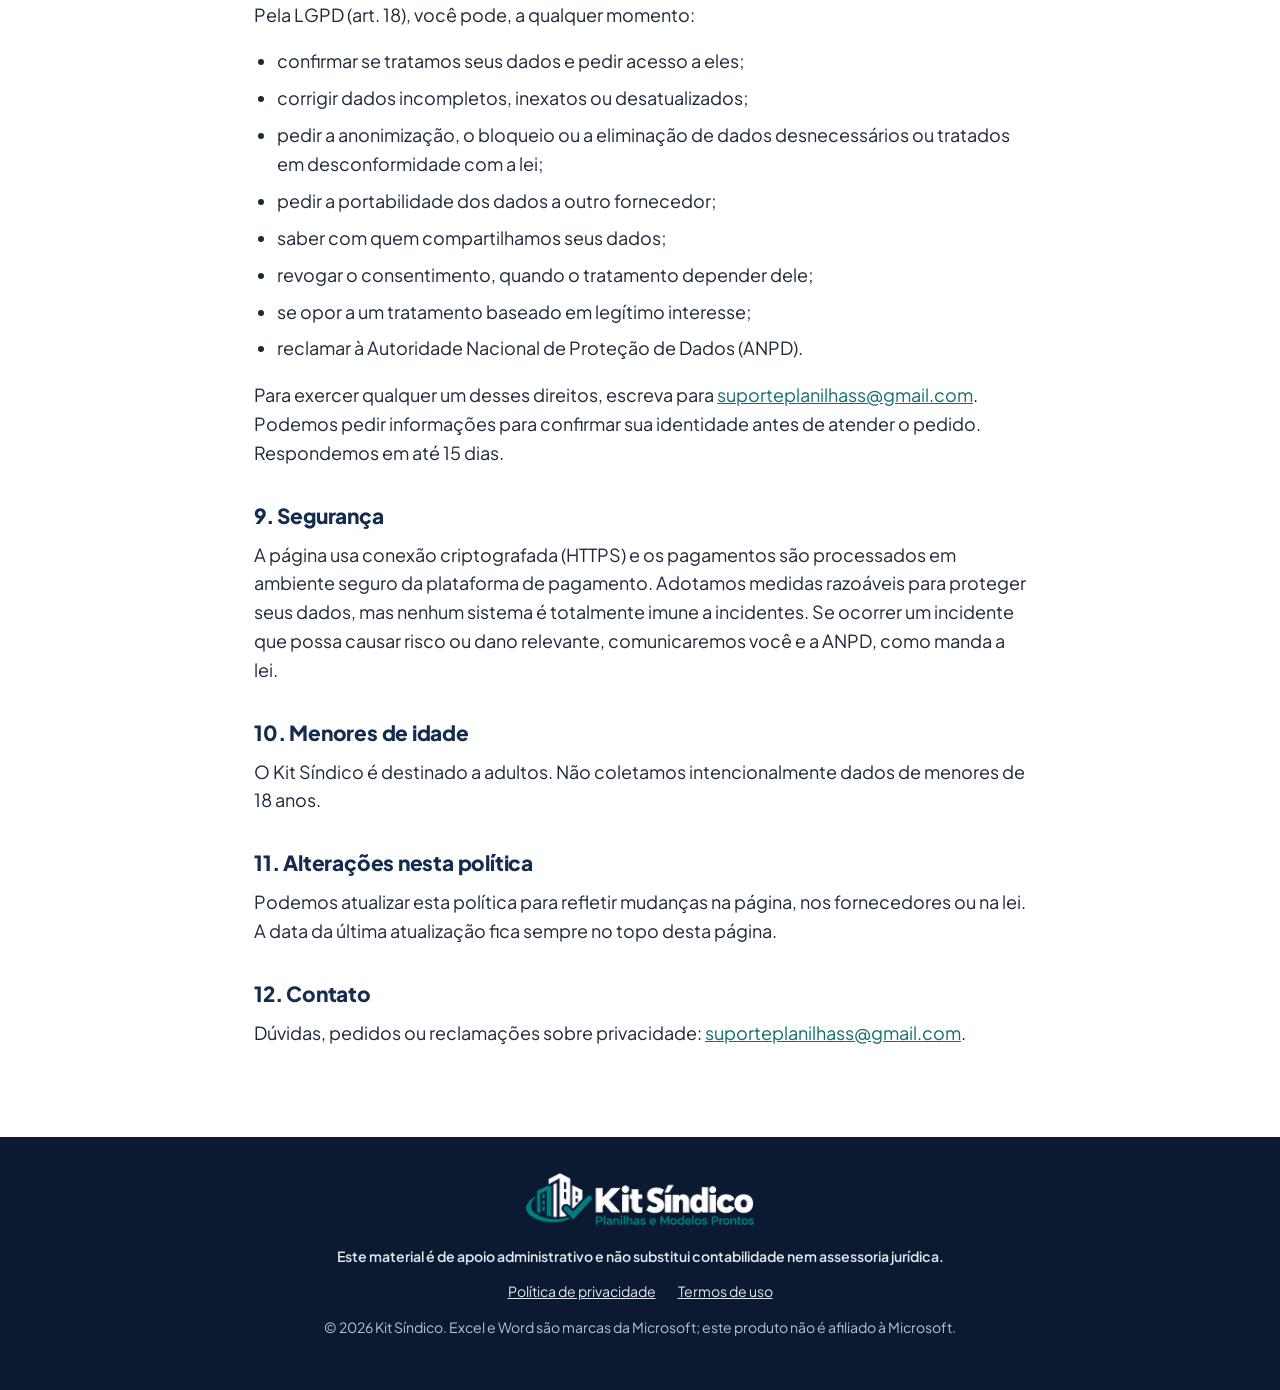
==== commit 290b2508: "Adiciona logo do Kit Síndico ao topo, rodapé, páginas legais, favicon e Open Graph Co-Authored-By: C" ====
--- a/privacidade.html
+++ b/privacidade.html
@@ -7,8 +7,8 @@
   <meta name="description" content="Como o Kit Síndico coleta, usa e protege seus dados pessoais, de acordo com a LGPD.">
   <meta name="theme-color" content="#142D4E">
   <link rel="canonical" href="https://www.kitsindicocompleto.online/privacidade">
-  <link rel="icon" href="assets/img/favicon.svg" type="image/svg+xml">
   <link rel="icon" href="assets/img/favicon-32.png" sizes="32x32" type="image/png">
+  <link rel="icon" href="assets/img/favicon-192.png" sizes="192x192" type="image/png">
   <link rel="apple-touch-icon" href="assets/img/apple-touch-icon.png">
   <link rel="preconnect" href="https://fonts.googleapis.com">
   <link rel="preconnect" href="https://fonts.gstatic.com" crossorigin>
@@ -23,8 +23,8 @@
 
 <header class="legal-header">
   <div class="container">
-    <a class="legal-brand" href="/"><img src="assets/img/favicon.svg" alt="" width="28" height="28">Kit Síndico</a>
-    <a href="/">← Voltar para a página</a>
+    <a class="legal-brand" href="/"><img src="assets/img/logo.webp" width="480" height="109" alt="Kit Síndico — Planilhas e Modelos Prontos"></a>
+    <a href="/">← Voltar</a>
   </div>
 </header>
 
@@ -137,6 +137,7 @@
 
 <footer class="footer">
   <div class="container">
+    <img class="footer__logo" src="assets/img/logo-branco.webp" width="480" height="109" loading="lazy" decoding="async" alt="Kit Síndico — Planilhas e Modelos Prontos">
     <p class="footer__disclaimer">Este material é de apoio administrativo e não substitui contabilidade nem assessoria jurídica.</p>
     <nav class="footer__links" aria-label="Links legais">
       <a href="/privacidade" aria-current="page">Política de privacidade</a>
--- a/assets/css/styles.css
+++ b/assets/css/styles.css
@@ -63,6 +63,7 @@
 .skip-link:focus { top: 8px; }
 
 .ic { width: 1.1em; height: 1.1em; flex: none; vertical-align: -0.18em; }
+.ic--down { transform: rotate(90deg); }
 .container { width: 100%; max-width: 1160px; margin: 0 auto; padding: 0 var(--gutter); }
 .narrow { max-width: 820px; }
 .center { text-align: center; }
@@ -87,6 +88,12 @@
 .topbar { background: var(--navy); color: #fff; font-size: .82rem; font-weight: 600; text-align: center; }
 .topbar p { margin: 0; padding: 8px var(--gutter); }
 .topbar .ic { color: var(--cta); }
+
+/* ---------- Cabeçalho com logo ---------- */
+.site-header { background: #fff; border-bottom: 1px solid var(--line); }
+.site-header .container { display: flex; justify-content: center; padding-top: 12px; padding-bottom: 12px; }
+.site-logo { display: inline-block; border-radius: 8px; }
+.site-logo img { height: 40px; width: auto; }
 
 /* ---------- Seções ---------- */
 .section { padding: 64px 0; }
@@ -309,6 +316,7 @@
 /* ---------- Rodapé ---------- */
 .footer { background: #0B1A30; color: #B6C2D2; padding: 36px 0 40px; font-size: .88rem; text-align: center; }
 .footer p { margin: 0 0 12px; }
+.footer__logo { height: 52px; width: auto; margin: 0 auto 20px; }
 .footer__disclaimer { color: #E1E7EF; font-weight: 600; }
 .footer__links { display: flex; flex-wrap: wrap; justify-content: center; gap: 8px 22px; margin-bottom: 14px; }
 .footer__links a { color: #E1E7EF; }
@@ -357,6 +365,8 @@
   .section { padding: 96px 0; }
   .br-d { display: inline; }
   .hero { padding: 64px 0 88px; }
+  .site-header .container { justify-content: flex-start; padding-top: 14px; padding-bottom: 14px; }
+  .site-logo img { height: 48px; }
   .hero__grid { grid-template-columns: 1.02fr 1fr; gap: 56px; }
   .steps { grid-template-columns: repeat(3, 1fr); }
   .flow { grid-template-columns: 1fr auto 1.1fr; padding: 28px; }
@@ -383,12 +393,12 @@
 /* =========================================================
    Páginas legais (privacidade / termos)
    ========================================================= */
-.legal-header { background: var(--navy); }
-.legal-header .container { display: flex; align-items: center; justify-content: space-between; gap: 16px; min-height: 60px; }
-.legal-header a { color: #fff; font-weight: 700; text-decoration: none; font-size: .95rem; }
+.legal-header { background: #fff; border-bottom: 1px solid var(--line); }
+.legal-header .container { display: flex; align-items: center; justify-content: space-between; gap: 16px; min-height: 64px; }
+.legal-header a { color: var(--navy); font-weight: 700; text-decoration: none; font-size: .92rem; }
 .legal-header a:hover { text-decoration: underline; }
-.legal-brand { display: inline-flex; align-items: center; gap: 10px; }
-.legal-brand img { width: 28px; height: 28px; }
+.legal-brand { display: inline-flex; }
+.legal-brand img { height: 34px; width: auto; }
 .legal { padding: 40px 0 72px; }
 .legal h1 { font-size: clamp(1.8rem, 5.5vw, 2.5rem); margin-bottom: .3em; }
 .legal__updated { color: var(--muted); font-size: .92rem; margin-bottom: 28px; }
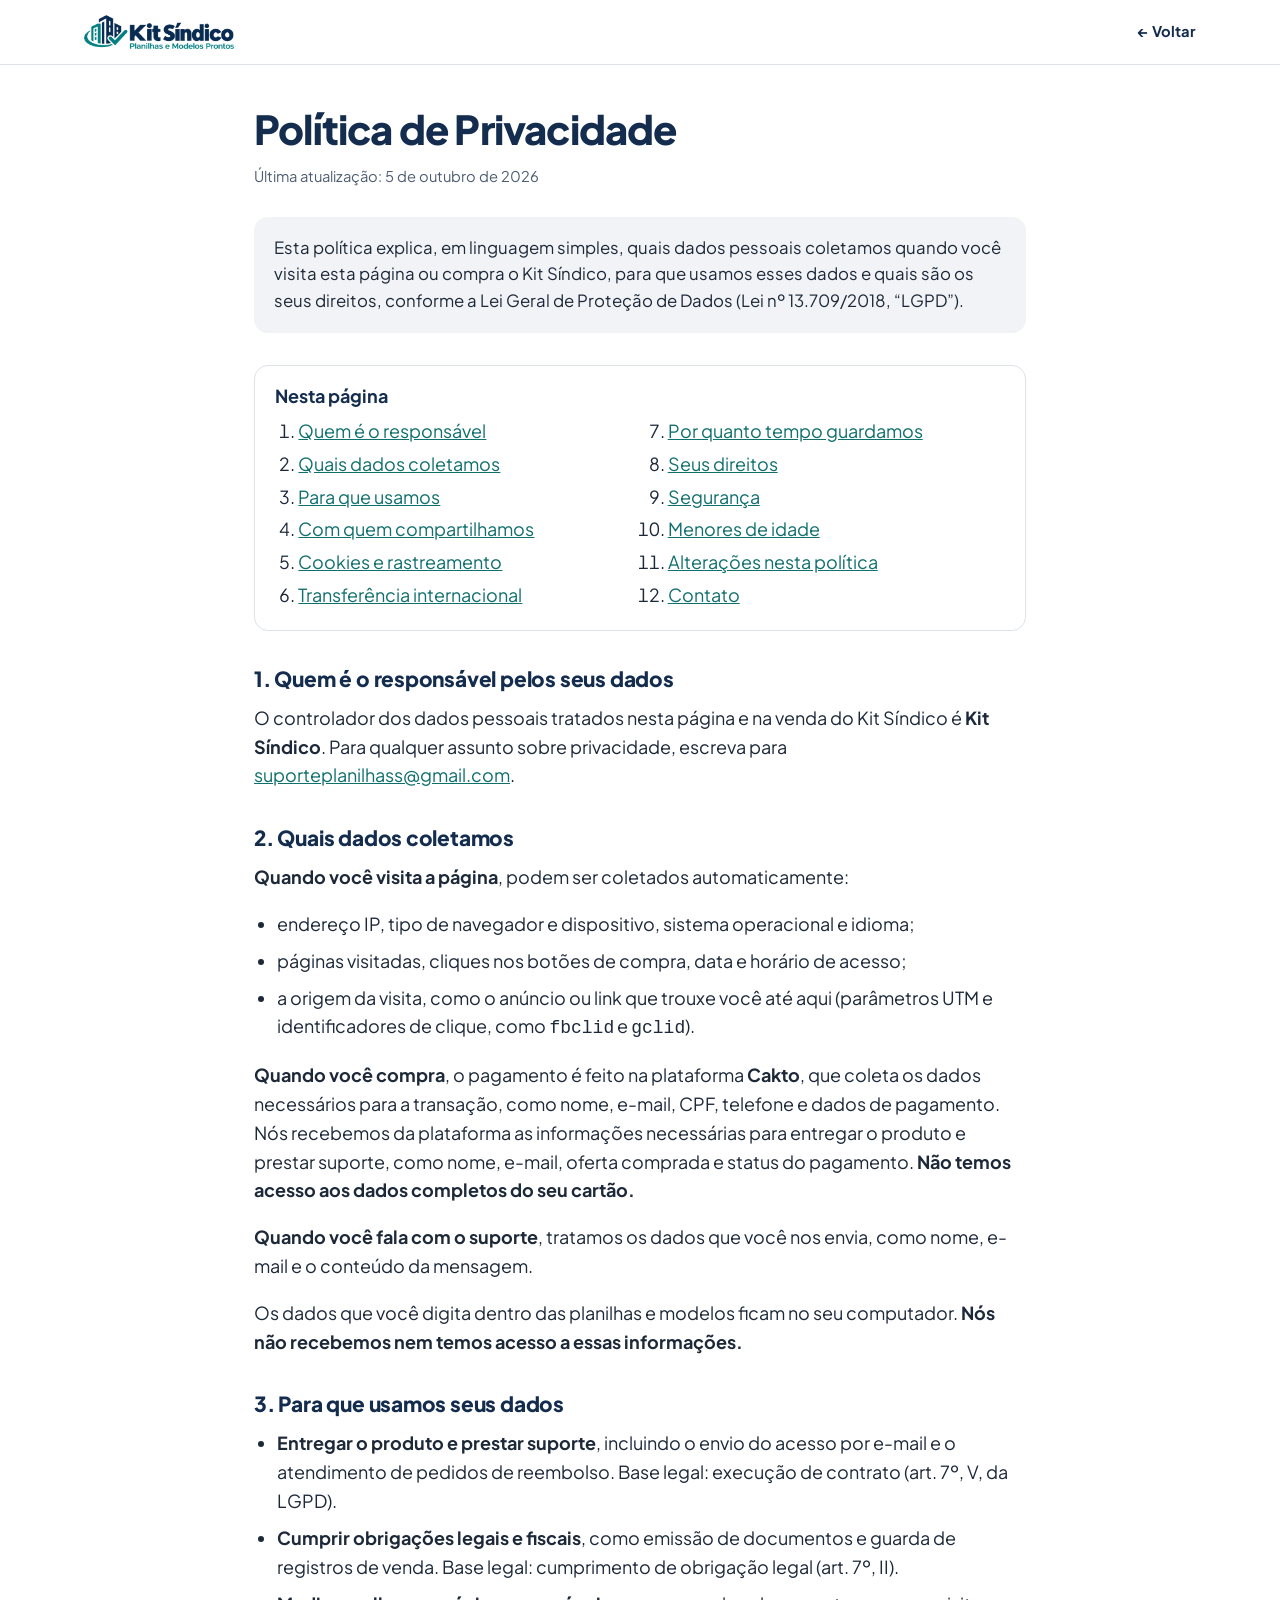
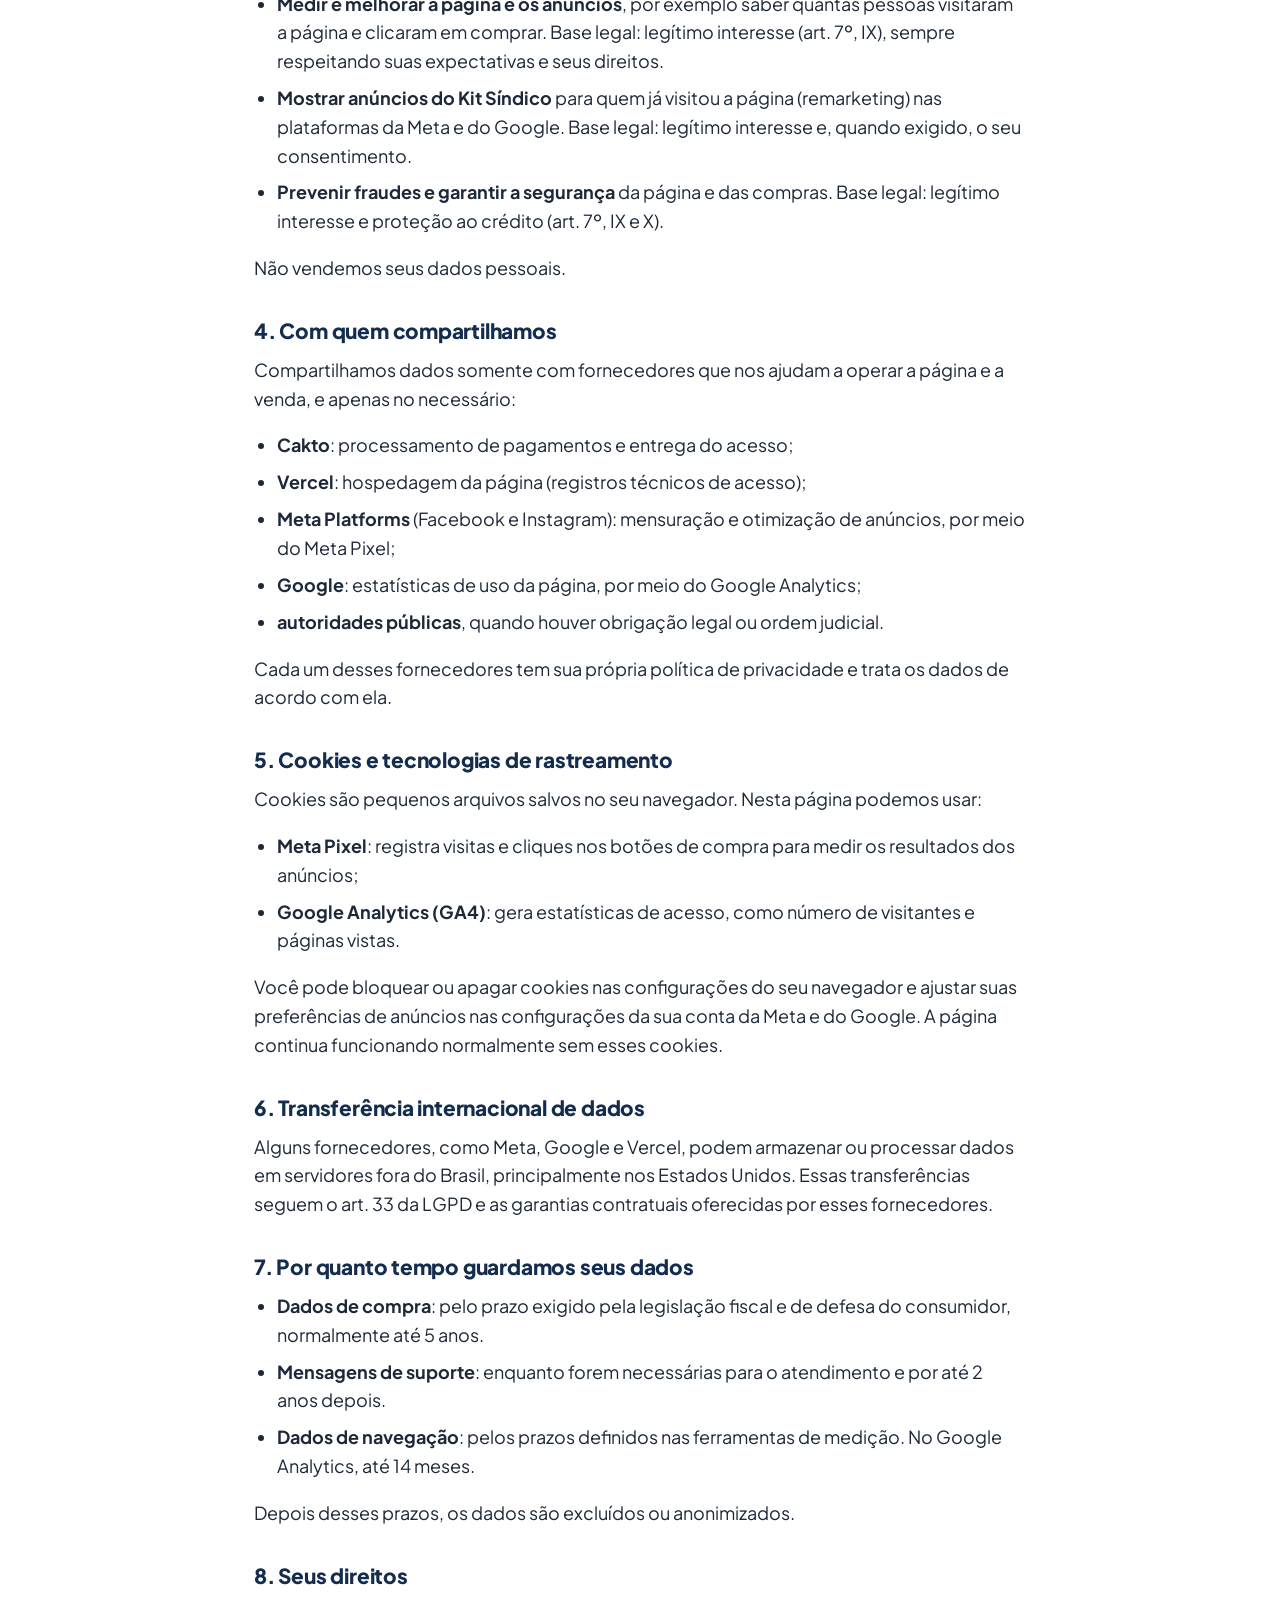
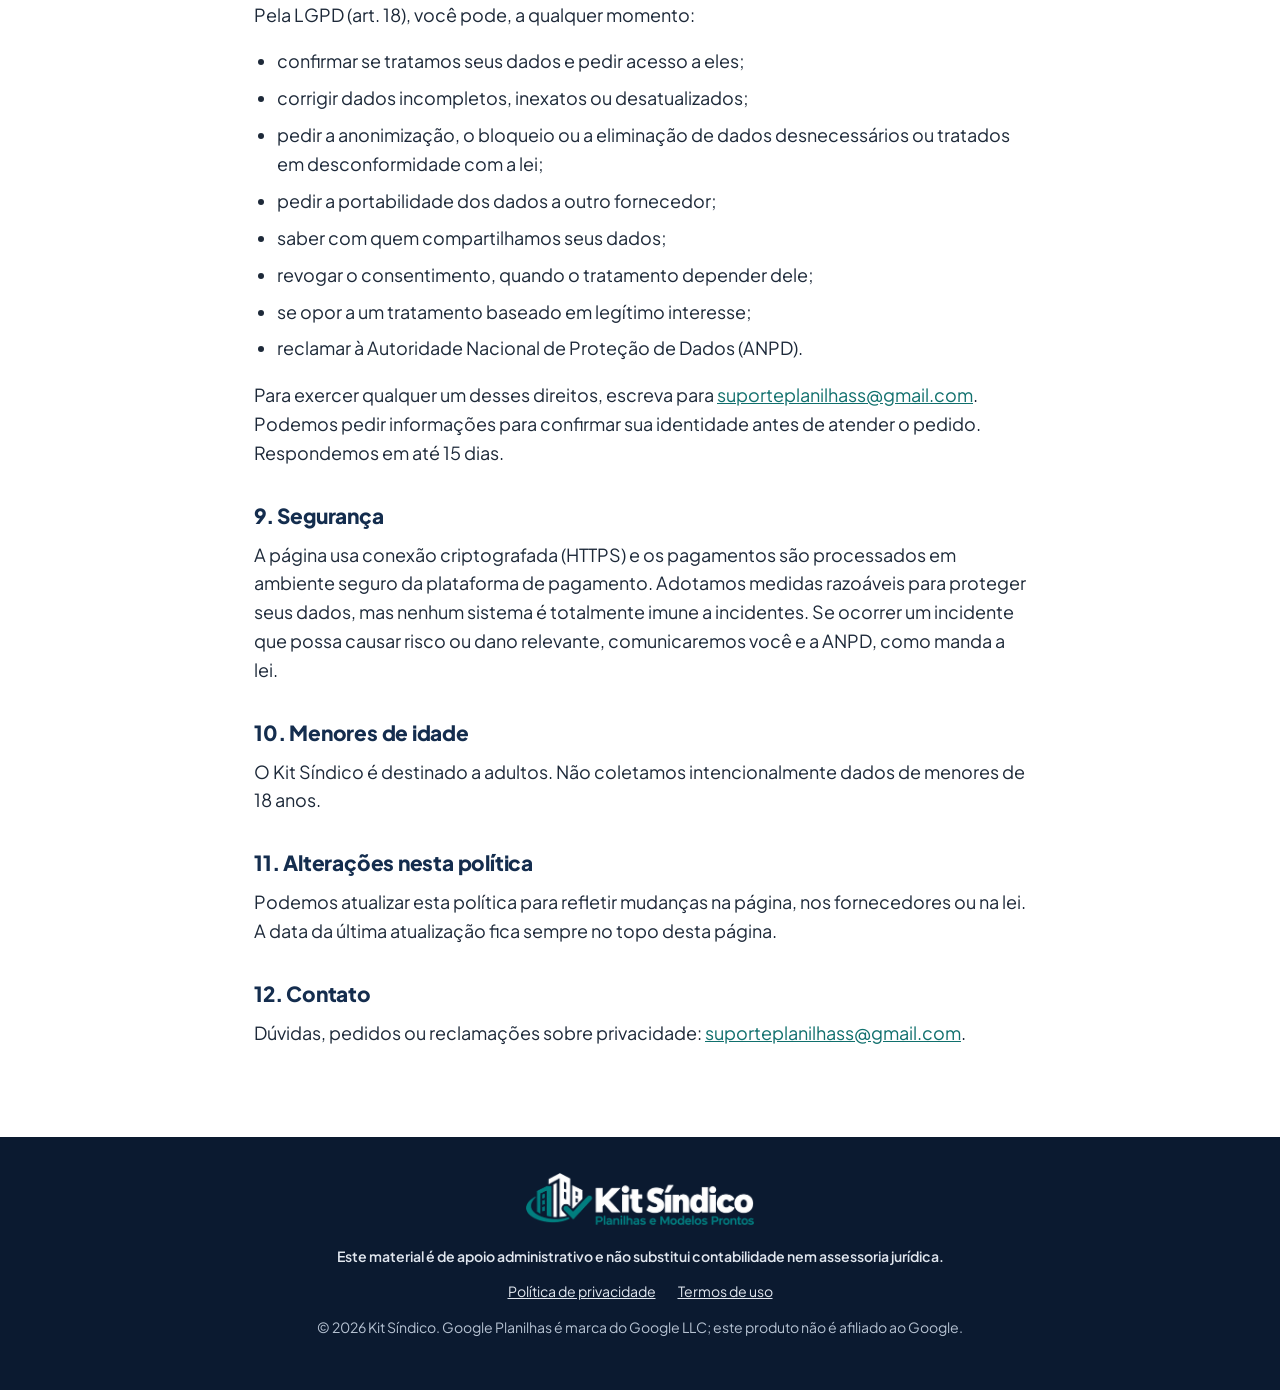
==== commit 45536e22: "Remove menções a Excel: planilha feita para Google Planilhas Co-Authored-By: Claude Opus 5.5 <norepl" ====
--- a/privacidade.html
+++ b/privacidade.html
@@ -143,7 +143,7 @@
       <a href="/privacidade" aria-current="page">Política de privacidade</a>
       <a href="/termos">Termos de uso</a>
     </nav>
-    <p class="footer__copy">© <span id="ano">2026</span> Kit Síndico. Excel e Word são marcas da Microsoft; este produto não é afiliado à Microsoft.</p>
+    <p class="footer__copy">© <span id="ano">2026</span> Kit Síndico. Google Planilhas é marca do Google LLC; este produto não é afiliado ao Google.</p>
   </div>
 </footer>
 
--- a/assets/css/styles.css
+++ b/assets/css/styles.css
@@ -94,6 +94,7 @@
 .site-header .container { display: flex; justify-content: center; padding-top: 12px; padding-bottom: 12px; }
 .site-logo { display: inline-block; border-radius: 8px; }
 .site-logo img { height: 40px; width: auto; }
+.logo--branco { display: none; }
 
 /* ---------- Seções ---------- */
 .section { padding: 64px 0; }
@@ -118,13 +119,22 @@
 .hero .btn { width: 100%; }
 .microcopy { margin: 12px 0 0; font-size: .86rem; color: var(--muted); text-align: center; }
 
-.device {
-  background: #fff; border-radius: var(--radius-lg); box-shadow: var(--shadow-lg);
-  border: 1px solid var(--line); overflow: hidden;
-}
-.device__bar { display: flex; gap: 6px; padding: 10px 12px; background: var(--gray); border-bottom: 1px solid var(--line); }
-.device__bar i { width: 10px; height: 10px; border-radius: 50%; background: #C9D1DC; }
-.device img { width: 100%; }
+.hero-photo { position: relative; margin: 0; }
+.hero-photo img { width: 100%; aspect-ratio: 4 / 3; object-fit: cover; border-radius: var(--radius-lg); box-shadow: var(--shadow-lg); }
+.hero-card {
+  position: relative; margin: -32px 12px 0;
+  background: #fff; border-radius: var(--radius); box-shadow: var(--shadow-lg); padding: 14px 16px;
+  border-top: 4px solid var(--teal);
+}
+.hero-card__title { margin: 0 0 6px; font-weight: 800; color: var(--navy); font-size: .95rem; }
+.hero-card li { display: flex; align-items: center; gap: 10px; padding: 5px 0; font-size: .9rem; border-top: 1px solid var(--gray); }
+.hero-card .tag { min-width: 68px; }
+.hero-card--shot img { width: 100%; height: auto; aspect-ratio: auto; object-fit: contain; box-shadow: none; border-radius: 8px; border: 1px solid var(--line); }
+.hero-card__note { margin: 6px 0 0; font-size: .72rem; color: var(--muted); text-align: right; }
+.offer__shot { width: 100%; border-radius: 10px; border: 1px solid var(--line); margin: 0 0 14px; box-shadow: var(--shadow); }
+.final__shot { max-width: 560px; margin: 0 auto 28px; }
+.final__shot img { width: 100%; border-radius: 14px; box-shadow: 0 20px 50px rgba(0,0,0,.4); }
+.final__shot figcaption { font-size: .8rem; color: #B6C2D2; margin-top: 8px; }
 
 /* ---------- Dor ---------- */
 .pain-list { display: grid; gap: 14px; margin: 28px 0 36px; }
@@ -165,6 +175,11 @@
 .flow__arrow svg { width: 32px; height: 32px; transform: rotate(90deg); }
 .flow__panel { background: #fff; border-radius: var(--radius); box-shadow: var(--shadow); padding: 18px; border-top: 5px solid var(--teal); }
 .flow__title { font-weight: 800; color: var(--navy); margin-bottom: 10px; }
+.flow__panel--shot { margin: 0; padding: 10px; border-top-width: 5px; }
+.flow__panel--shot img { width: 100%; border-radius: 8px; }
+.flow__panel--shot figcaption { font-size: .8rem; color: var(--muted); text-align: center; padding-top: 8px; }
+.kit-shot { display: block; margin-top: 22px; border-radius: 12px; overflow: hidden; border: 1px solid var(--line); box-shadow: var(--shadow); }
+.kit-shot img { width: 100%; }
 .flow__panel li { display: flex; align-items: center; gap: 10px; padding: 7px 0; border-top: 1px solid var(--gray); font-size: .95rem; }
 .tag { flex: none; min-width: 74px; text-align: center; font-size: .72rem; font-weight: 800; text-transform: uppercase; letter-spacing: .04em; padding: 3px 8px; border-radius: 6px; }
 .tag--red { background: var(--red-50); color: var(--red); }
@@ -198,6 +213,7 @@
   -webkit-overflow-scrolling: touch;
 }
 .gallery figure { margin: 0; scroll-snap-align: start; background: #fff; border-radius: var(--radius); overflow: hidden; box-shadow: var(--shadow); }
+.gallery-note { text-align: center; font-size: .85rem; color: var(--muted); margin: -14px 0 24px; }
 .gallery figcaption { padding: 10px 14px; font-weight: 700; font-size: .92rem; color: var(--navy); }
 
 /* ---------- Para quem ---------- */
@@ -235,7 +251,10 @@
 .offer__name { font-size: 1.45rem; margin-bottom: .2em; }
 .offer__desc { color: var(--muted); margin-bottom: 12px; }
 .offer__price { display: flex; align-items: baseline; flex-wrap: wrap; gap: 4px; margin-bottom: 8px; color: var(--navy); }
-.offer__old { width: 100%; color: var(--off); font-size: .95rem; }
+.offer__old { color: var(--off); font-size: .95rem; }
+.offer__was { display: flex; align-items: center; gap: 8px; width: 100%; }
+.offer__was:not(:has(:not([hidden]))) { display: none; }
+.offer__off { padding: 2px 9px; border-radius: 999px; background: #000; color: #fff; font-size: .8rem; font-weight: 800; }
 .offer__cur { font-size: 1.3rem; font-weight: 700; }
 .offer__val { font-size: 3.4rem; font-weight: 800; line-height: 1; letter-spacing: -.03em; }
 .offer--alt .offer__val { font-size: 2.6rem; }
@@ -368,6 +387,8 @@
   .site-header .container { justify-content: flex-start; padding-top: 14px; padding-bottom: 14px; }
   .site-logo img { height: 48px; }
   .hero__grid { grid-template-columns: 1.02fr 1fr; gap: 56px; }
+  .hero-photo { margin: 0 0 0 0; }
+  .hero-card { position: absolute; margin: 0; left: -36px; bottom: 28px; width: 340px; }
   .steps { grid-template-columns: repeat(3, 1fr); }
   .flow { grid-template-columns: 1fr auto 1.1fr; padding: 28px; }
   .flow__arrow svg { transform: none; }
@@ -376,7 +397,7 @@
   .card--wide { grid-column: 1 / -1; }
   .card--wide .checks { columns: 2; column-gap: 32px; }
   .card--wide .checks li { break-inside: avoid; }
-  .gallery { grid-auto-flow: row; grid-template-columns: repeat(3, 1fr); grid-auto-columns: auto; overflow: visible; margin: 0 0 32px; padding: 0; }
+  .gallery { grid-auto-flow: row; grid-template-columns: repeat(4, 1fr); grid-auto-columns: auto; overflow: visible; margin: 0 0 32px; padding: 0; }
   .bonus-list { grid-template-columns: repeat(3, 1fr); }
   .offers { grid-template-columns: 1.12fr .88fr; gap: 28px; }
   .offer { padding: 32px 30px 26px; }
@@ -411,3 +432,100 @@
 .legal__toc ol { margin: 0; padding-left: 1.3em; columns: 1; }
 .legal__toc li { margin-bottom: 4px; }
 @media (min-width: 640px) { .legal__toc ol { columns: 2; column-gap: 32px; } }
+
+
+/* =========================================================
+   TEMA DA CAMPANHA (Black Friday)
+   Ligado pela classe .has-campanha no <html> (config.js → campanha).
+   ========================================================= */
+.has-campanha {
+  --bf-bg: #0A0A0A;
+  --bf-bg-2: #141414;
+  --bf-line: #2A2A2A;
+  --bf-text: #F2F2F2;
+  --bf-muted: #B5B5B5;
+  --bf-gold: #FFC233;
+}
+.has-campanha body { background: #fff; }
+
+/* Faixa e cabeçalho */
+.has-campanha .topbar { background: var(--bf-gold); color: #000; font-weight: 800; }
+.topbar__camp strong { text-transform: uppercase; letter-spacing: .08em; }
+.has-campanha .site-header { background: #000; border-bottom-color: var(--bf-line); }
+.has-campanha .logo--cor { display: none; }
+.has-campanha .logo--branco { display: block; }
+
+/* Hero escuro */
+.has-campanha .hero {
+  background:
+    radial-gradient(60% 50% at 85% 20%, rgba(255,194,51,.16) 0%, rgba(255,194,51,0) 70%),
+    var(--bf-bg);
+  color: var(--bf-text);
+}
+.has-campanha .hero h1 { color: #fff; }
+.has-campanha .hero__text .hl { color: var(--bf-gold); }
+.has-campanha .hero__sub { color: var(--bf-muted); }
+.has-campanha .hero__sub strong { color: #fff; }
+.has-campanha .microcopy { color: #9A9A9A; }
+.has-campanha .hero-card { color: var(--text); }
+.has-campanha .hero .eyebrow { display: none; }
+.has-campanha .hero { padding-top: 28px; }
+.has-campanha .hero-photo img { box-shadow: 0 30px 60px rgba(0,0,0,.6); outline: 1px solid var(--bf-line); }
+
+.camp-hero { margin: 0 0 20px; }
+.camp-hero__tag {
+  display: inline-block; margin: 0 0 10px; padding: 6px 14px; border-radius: 6px;
+  background: var(--bf-gold); color: #000; font-weight: 800; font-size: clamp(1.05rem, 3.6vw, 1.35rem);
+  letter-spacing: .12em; text-transform: uppercase; transform: rotate(-1.5deg);
+}
+.camp-hero__offer { margin: 0 0 14px; font-weight: 700; color: #fff; font-size: 1.05rem; }
+
+/* Contagem regressiva */
+.countdown { display: flex; flex-wrap: wrap; align-items: center; gap: 8px; }
+.countdown__label { width: 100%; margin-bottom: -2px; font-size: .78rem; font-weight: 800; letter-spacing: .1em; text-transform: uppercase; color: var(--bf-gold); }
+.countdown__box {
+  display: inline-flex; flex-direction: column; align-items: center; justify-content: center;
+  min-width: 56px; padding: 6px 6px; border-radius: 10px; background: var(--bf-bg-2); border: 1px solid var(--bf-line);
+}
+.countdown__box b { font-size: 1.4rem; line-height: 1; color: #fff; font-variant-numeric: tabular-nums; }
+.countdown__box small { margin-top: 4px; font-size: .68rem; color: var(--bf-muted); text-transform: uppercase; letter-spacing: .06em; }
+.countdown--center { justify-content: center; max-width: 420px; margin: 0 auto 32px; }
+.countdown--center .countdown__label { text-align: center; }
+
+/* Caixa "o problema não é você" */
+.has-campanha .turn { background: #000; }
+
+/* Bônus em preto */
+.has-campanha #bonus { background: var(--bf-bg); }
+.has-campanha .bonus { background: var(--bf-bg-2); border-color: var(--bf-line); }
+.has-campanha #bonus .eyebrow--light { color: var(--bf-gold); }
+
+/* Ofertas em preto */
+.has-campanha #ofertas { background: var(--bf-bg); color: var(--bf-text); }
+.has-campanha #ofertas h2 { color: #fff; }
+.has-campanha #ofertas .eyebrow { color: var(--bf-gold); }
+.has-campanha #ofertas .lead { color: var(--bf-muted); }
+.has-campanha .urgency { background: transparent; color: #fff; font-size: 1.05rem; margin-bottom: 12px; }
+.has-campanha .offer, .has-campanha .compare table { color: var(--text); }
+.has-campanha .offer { border-color: var(--bf-line); }
+.has-campanha .offer__list li.is-out { color: var(--off); }
+.has-campanha .offer--main { border: 3px solid var(--bf-gold); box-shadow: 0 0 0 6px rgba(255,194,51,.12), 0 30px 60px rgba(0,0,0,.5); }
+.has-campanha .offer__badge { background: var(--bf-gold); color: #000; letter-spacing: .12em; }
+.has-campanha .offer__off { background: #D92D20; }
+.has-campanha .compare caption { color: #fff; }
+.has-campanha .compare thead th { background: #000; }
+.has-campanha .compare thead th:last-child { background: #3D2E00; color: var(--bf-gold); }
+.has-campanha .offer-guarantee { color: var(--bf-muted); }
+.has-campanha .offer-guarantee .ic { color: var(--bf-gold); }
+
+/* CTA final e rodapé */
+.has-campanha .final { background: var(--bf-bg); }
+.has-campanha .footer { background: #000; }
+
+/* CTA fixo no celular */
+.has-campanha .sticky-cta { background: rgba(0,0,0,.96); border-top-color: var(--bf-line); }
+
+@media (min-width: 960px) {
+  .countdown__box { min-width: 64px; }
+  .countdown__box b { font-size: 1.6rem; }
+}
